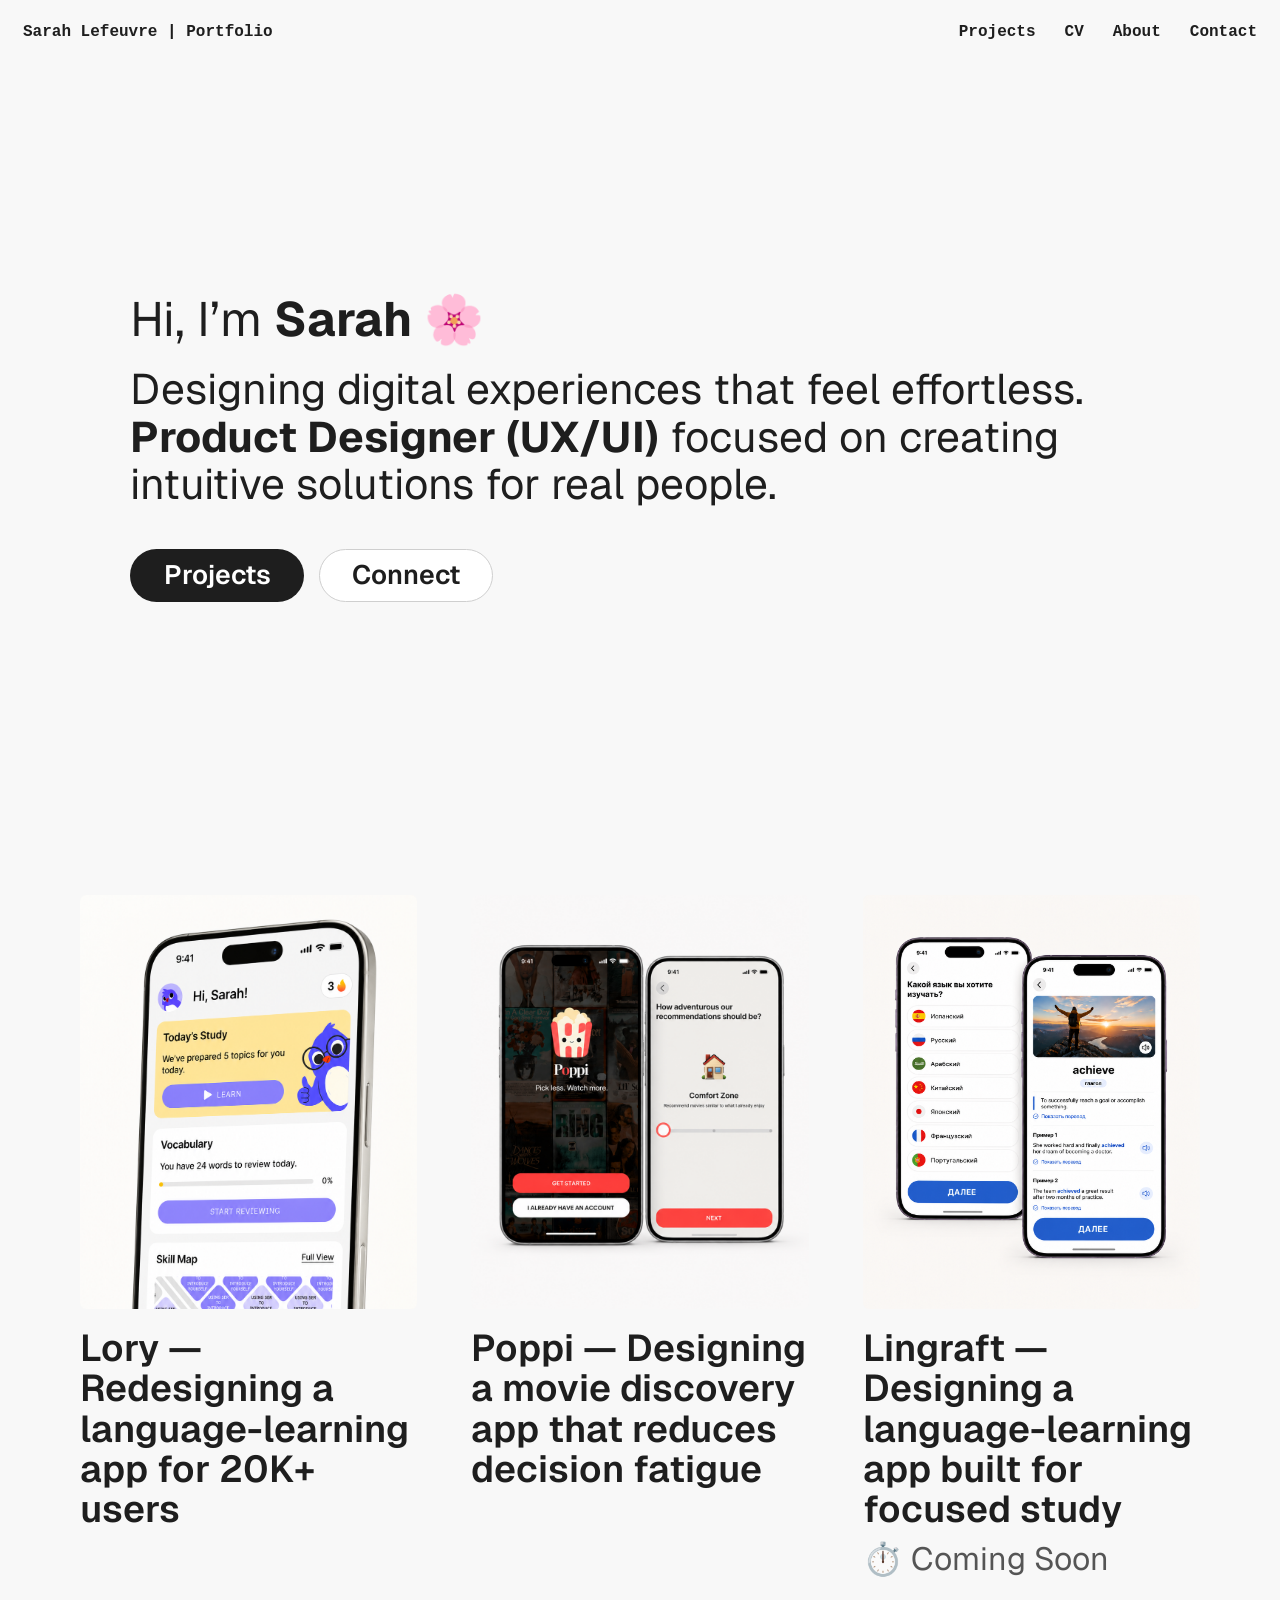
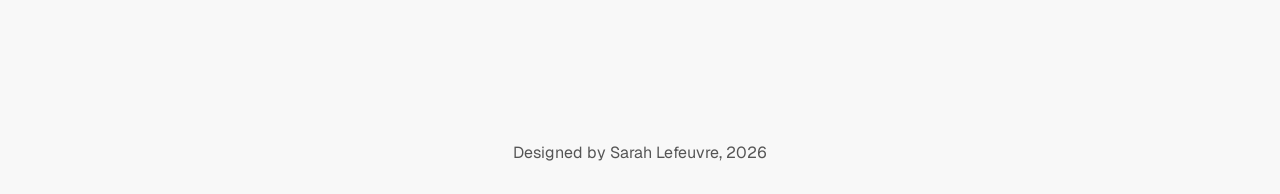
==== Portfolio/index.html @ f6c44a97 "Add favicon" ====
<!DOCTYPE html>
<html lang="en">
  <head>
    <meta charset="UTF-8" />
    <meta name="viewport" content="width=device-width, initial-scale=1.0" />
    <link rel="icon" type="image/png" href="assets/favicon.png">
    <title>Sarah Lefeuvre | Portfolio</title>
    <link rel="stylesheet" href="styles.css" />
  </head>
  <body>
    <header class="site-header" id="top">
      <a class="brand" href="index.html" aria-label="Sarah Lefeuvre portfolio home">
        Sarah Lefeuvre | Portfolio
      </a>

      <nav class="site-nav" aria-label="Main navigation">
        <a href="#projects">Projects</a>
        <a href="https://drive.google.com/file/d/1zGYjL9DgbPEQwy_YfjC55qT8Mnp_RG1S/view?usp=drive_link" target="_blank" rel="noopener noreferrer">CV</a>
        <a href="about.html">About</a>
        <a href="contact.html">Contact</a>
      </nav>
    </header>

    <main>
      <section class="hero" aria-labelledby="intro-title">
        <div class="hero-inner">
          <h1 id="intro-title">Hi, I’m <strong>Sarah</strong> <span class="spinning-emoji" aria-hidden="true">🌸</span></h1>
          <p>
            Designing digital experiences that feel effortless.
            <strong>Product Designer (UX/UI)</strong> focused on creating intuitive
            solutions for real people.
          </p>

          <div class="hero-actions" aria-label="Primary actions">
            <a class="button button-primary" href="#projects">Projects</a>
            <a class="button button-secondary" href="contact.html">Connect</a>
          </div>
        </div>
      </section>

      <section class="projects" id="projects" aria-labelledby="projects-title">
        <h2 id="projects-title" class="visually-hidden">Featured projects</h2>

        <article class="project-card">
          <a href="projects/lory.html" aria-label="View Lory project">
            <img class="project-image-lory" src="assets/lory-project.png" alt="Mobile screens from the Lory language-learning app" />
            <h3><strong>Lory</strong> — Redesigning a language-learning app for 20K+ users</h3>
          </a>
        </article>

        <article class="project-card">
          <a href="projects/poppi.html" aria-label="View Poppi project">
            <img src="assets/poppi-project.png" alt="Mobile screens from the Poppi movie discovery app" />
            <h3><strong>Poppi</strong> — Designing a movie discovery app that reduces decision fatigue</h3>
          </a>
        </article>

        <article class="project-card">
          <a href="projects/lingraft.html" aria-label="View Lingraft project">
            <img class="project-image-lingraft" src="assets/lingraft-project.png" alt="Mobile screens from the Lingraft language-learning app" />
            <h3><strong>Lingraft</strong> — Designing a language-learning app built for focused study</h3>
            <p class="project-status">⏱️ Coming Soon</p>
          </a>
        </article>
      </section>
    </main>

    <button class="back-to-top" type="button" aria-label="Back to top">
      <span aria-hidden="true"></span>
    </button>

    <footer class="site-footer">Designed by Sarah Lefeuvre, 2026</footer>

    <script src="script.js"></script>
  </body>
</html>
---- Portfolio/styles.css ----
@import url("https://fonts.googleapis.com/css2?family=Geist:wght@300;400;500;600;700&display=swap");

:root {
  --page-bg: #F8F8F8;
  --text: #1E1E1E;
  --muted-border: #cfcfcf;
  --soft-bg: #f8f7f6;
  --top-button: #000000;
  --max-width: 970px;
}

* {
  box-sizing: border-box;
}

html {
  scroll-behavior: smooth;
}

body {
  margin: 0;
  min-height: 100vh;
  background: var(--page-bg);
  color: var(--text);
  font-family: Geist, Arial, Helvetica, sans-serif;
  font-size: 16px;
  line-height: 1.2;
}

a {
  color: inherit;
  text-decoration: none;
}

.site-header {
  display: flex;
  align-items: center;
  justify-content: space-between;
  gap: 24px;
  padding: 23px 23px;
  font-family: "Courier New", Courier, monospace;
  font-weight: 700;
  font-size: 16px;
}

.brand {
  white-space: nowrap;
}

.site-nav {
  display: flex;
  align-items: center;
  gap: 29px;
}

.site-nav a {
  transition: color 160ms ease;
}

.site-nav a:hover,
.site-nav a:focus-visible {
  color: #555555;
}

.hero {
  display: flex;
  align-items: center;
  min-height: calc(100vh - 70px);
  padding: 0 24px;
}

.hero-inner {
  width: min(var(--max-width), calc(100% - 130px));
  margin-left: 106px;
  margin-right: auto;
  transform: translateY(-32px);
}

.hero h1 {
  margin: 0 0 21px;
  font-size: 36pt;
  font-weight: 400;
  letter-spacing: 0;
  line-height: 1.05;
}

.hero h1 strong {
  font-weight: 700;
}

.spinning-emoji {
  display: inline-block;
  transform-origin: center;
}

.spinning-emoji:hover {
  animation: emoji-spin 700ms ease-in-out;
}

.twitch-emoji {
  display: inline-block;
  transform-origin: bottom center;
}

.twitch-emoji:hover {
  animation: emoji-twitch 450ms ease-in-out;
}

.flip-emoji {
  display: inline-block;
  transform-origin: center;
}

.flip-emoji:hover {
  animation: emoji-flip 500ms ease-in-out;
}

@keyframes emoji-spin {
  from {
    transform: rotate(0deg);
  }

  to {
    transform: rotate(360deg);
  }
}

@keyframes emoji-flip {
  0%,
  100% {
    transform: scaleX(1);
  }

  50% {
    transform: scaleX(-1);
  }
}

@keyframes emoji-twitch {
  0%,
  100% {
    transform: rotate(0deg);
  }

  20% {
    transform: rotate(-8deg);
  }

  40% {
    transform: rotate(7deg);
  }

  60% {
    transform: rotate(-5deg);
  }

  80% {
    transform: rotate(4deg);
  }
}

.hero p {
  max-width: 970px;
  margin: 0;
  font-size: 32pt;
  font-weight: 400;
  line-height: 1.12;
  letter-spacing: 0;
}

.hero p strong {
  font-weight: 700;
}

.hero-actions {
  display: flex;
  flex-wrap: wrap;
  gap: 15px;
  margin-top: 40px;
}

.button {
  display: inline-flex;
  align-items: center;
  justify-content: center;
  width: 174px;
  min-height: 46px;
  padding: 12px 22px;
  border-radius: 999px;
  border: 1px solid transparent;
  font-size: 20pt;
  font-weight: 600;
  line-height: 1;
}

.button-primary {
  background: var(--text);
  color: #ffffff;
}

.button-primary:hover,
.button-primary:focus-visible {
  background: #555555;
  color: #ffffff;
}

.button-secondary {
  background: #ffffff;
  border-color: var(--muted-border);
}

.button-secondary:hover,
.button-secondary:focus-visible {
  border-color: var(--text);
  color: #555555;
}

.projects {
  width: min(1500px, calc(100% - 160px));
  margin: 0 auto 119px;
  display: grid;
  grid-template-columns: repeat(3, minmax(0, 1fr));
  column-gap: 54px;
}

.project-card a {
  display: block;
}

.project-card img,
.project-placeholder {
  display: block;
  width: 100%;
  aspect-ratio: 313 / 384;
  border-radius: 6px;
  background: var(--soft-bg);
}

.project-card img {
  object-fit: cover;
}

.project-image-lory {
  object-position: center top;
}

.project-card img.project-image-lingraft {
  padding: 0;
  object-fit: cover;
  object-position: center;
}

.project-placeholder {
  border: 1px solid #e4e4e4;
}

.project-card h3 {
  margin: 19px 0 0;
  font-size: 28pt;
  line-height: 1.08;
  letter-spacing: 0;
  font-weight: 600;
}

.project-card h3 strong {
  font-weight: 600;
}

.project-status {
  margin: 12px 0 0;
  color: #555555;
  font-size: 24pt;
  font-weight: 400;
  line-height: 1.08;
}

.project-card a:hover h3,
.project-card a:focus-visible h3,
.project-card a:hover .project-status,
.project-card a:focus-visible .project-status {
  color: #555555;
}

.project-card a {
  transition: color 160ms ease;
}

.contact-page {
  min-height: calc(100vh - 70px);
  padding: 91px 24px 96px;
}

.contact-section {
  width: min(970px, calc(100% - 130px));
  margin-left: 90px;
}

.contact-section h1,
.about-copy h1 {
  margin: 0 0 30px;
  font-size: 36pt;
  font-weight: 700;
  line-height: 1.05;
  letter-spacing: 0;
}

.contact-section p {
  max-width: 970px;
  margin: 0;
  color: #303030;
  font-size: 24pt;
  font-weight: 400;
  line-height: 1.15;
  letter-spacing: 0;
}

.contact-cards {
  margin-top: 48px;
}

.contact-group {
  margin-top: 48px;
}

.contact-cards .contact-group:first-child {
  margin-top: 0;
}

.contact-group h2 {
  margin: 0 0 14px;
  font-size: 20pt;
  font-weight: 700;
  line-height: 1.1;
}

.contact-group a {
  display: block;
  width: fit-content;
  margin-top: 12px;
  font-size: 16pt;
  font-weight: 400;
  line-height: 1.15;
  transition: background-color 160ms ease;
}

.contact-group a:hover,
.contact-group a:focus-visible {
  color: var(--text);
  background-color: #ffd6e7;
  text-decoration: none;
}

.about-page {
  padding: 91px 24px 120px;
}

.about-layout {
  display: grid;
  grid-template-columns: minmax(0, 390px) minmax(0, 350px) 434px;
  column-gap: 90px;
  row-gap: 46px;
  width: min(1354px, calc(100% - 180px));
  margin-left: 90px;
  margin-right: auto;
}

.about-copy {
  grid-column: 1 / 3;
}

.about-copy h2,
.about-card h2 {
  margin: 0 0 28px;
  font-size: 24pt;
  font-weight: 600;
  line-height: 1.1;
}

.location-pill {
  display: inline-flex;
  align-items: center;
  justify-content: center;
  margin: 0 0 40px;
  width: auto;
  height: 40px;
  padding: 0 16px;
  border: 1px solid var(--text);
  border-radius: 999px;
  background: #ffffff;
  font-size: 18pt;
  font-weight: 400;
  line-height: 1;
  white-space: nowrap;
}

.about-text p {
  margin: 0;
  font-size: 18pt;
  font-weight: 300;
  line-height: 1.13;
  letter-spacing: 0;
  text-align: justify;
}

.about-text p + p {
  margin-top: 24px;
}

.about-photo {
  grid-column: 3;
  align-self: end;
}

.about-photo img {
  display: block;
  width: 434px;
  height: 578px;
  object-fit: cover;
}

.about-card {
  display: flex;
  flex-direction: column;
  width: 100%;
  min-height: 214px;
  padding: 24px;
  border-radius: 12px;
  background: #ffffff;
}

.about-card-row {
  display: grid;
  grid-column: 1 / 4;
  grid-template-columns: repeat(3, minmax(0, 1fr));
  gap: 32px;
}

.about-card h2 {
  margin-bottom: 16px;
  font-size: 20pt;
  white-space: nowrap;
}

.about-card p {
  margin: 0;
  font-size: 16pt;
  font-weight: 300;
  line-height: 1.08;
  letter-spacing: 0;
  text-align: left;
}

.resume-page {
  min-height: calc(100vh - 70px);
  padding: 91px 24px 96px;
}

.resume-section {
  width: min(970px, calc(100% - 130px));
  margin-left: 90px;
}

.resume-section h1 {
  margin: 0 0 30px;
  font-size: 36pt;
  font-weight: 700;
  line-height: 1.05;
  letter-spacing: 0;
}

.resume-section p {
  margin: 0;
  color: #303030;
  font-size: 24pt;
  font-weight: 400;
  line-height: 1.15;
}

.case-page {
  width: min(746px, calc(100% - 96px));
  margin: 0 auto;
  padding: 27px 0 80px;
}

.coming-soon-page {
  min-height: calc(100vh - 170px);
}

.coming-soon-page p {
  margin: 58px 0 0;
  color: #303030;
  font-size: 28pt;
  font-weight: 600;
  line-height: 1.1;
}

.case-back {
  display: inline-flex;
  align-items: center;
  justify-content: center;
  gap: 12px;
  min-height: 28px;
  padding: 12px 16px;
  border-radius: 999px;
  background: var(--text);
  color: #ffffff;
  font-size: 14pt;
  font-weight: 500;
  line-height: 1;
  transition: background 160ms ease;
}

.case-back span {
  display: inline-block;
}

.case-back:hover,
.case-back:focus-visible {
  background: #555555;
  color: #ffffff;
}

.case-hero {
  margin-top: 58px;
}

.case-hero h1 {
  margin: 0;
  font-size: 25pt;
  font-weight: 700;
  line-height: 1.1;
  letter-spacing: 0;
}

.case-hero p {
  max-width: 100%;
  margin: 16px 0 0;
  color: #303030;
  font-size: 24pt;
  font-weight: 400;
  line-height: 1.08;
}

.case-placeholder {
  width: 100%;
  height: 296px;
  margin-top: 35px;
  background: #eaeaea;
}

.case-image {
  display: block;
  width: 100%;
  height: auto;
  margin-top: 35px;
  object-fit: contain;
  object-position: center;
}

.case-image-rounded {
  border-radius: 12px;
}

.case-image-rounded-small {
  border-radius: 6px;
}

.case-caption {
  margin: 10px 0 0;
  color: #555555;
  font-size: 14pt;
  font-weight: 400;
  line-height: 1.2;
  text-align: left;
}

.case-caption-process {
  margin-top: 16px;
}

.case-caption-medium {
  width: 100%;
  margin-top: 14px;
  margin-left: 0;
  font-size: 14pt;
  font-weight: 500;
  text-align: left;
}

.case-caption-small {
  font-size: 14pt;
}

.case-placeholder-hero {
  margin-top: 31px;
}

.case-tags {
  display: flex;
  flex-wrap: wrap;
  gap: 16px;
  padding: 0;
  margin: 22px 0 32px;
  list-style: none;
}

.case-tags li {
  display: inline-flex;
  align-items: center;
  min-height: 37px;
  padding: 7px 17px;
  background: #ffffff;
  border: 1px solid var(--text);
  border-radius: 999px;
  font-size: 16pt;
  font-weight: 400;
  line-height: 1;
  white-space: nowrap;
}

.case-section {
  display: grid;
  grid-template-columns: 140px minmax(0, 1fr);
  gap: 34px;
  margin-top: 38px;
}

.case-section h2 {
  margin: 0;
  font-size: 22pt;
  font-weight: 700;
  line-height: 1.1;
}

.case-copy p,
.case-copy li {
  margin: 0;
  font-size: 17pt;
  font-weight: 400;
  line-height: 1.32;
  text-align: justify;
}

.case-copy p + p,
.case-copy ul + p {
  margin-top: 24px;
}

.case-copy ul {
  margin: 0;
  padding-left: 0;
  list-style: none;
}

.case-copy li {
  position: relative;
  padding-left: 20px;
}

.case-copy li::before {
  content: "+";
  position: absolute;
  left: 0;
  font-weight: 700;
}

.case-spaced-list li + li {
  margin-top: 6px;
}

.case-copy .case-subheading {
  margin-bottom: 6px;
}

.case-copy strong {
  font-weight: 700;
}

.site-footer {
  padding: 48px 24px 32px;
  color: #555555;
  font-size: 12pt;
  font-weight: 400;
  line-height: 1.2;
  text-align: center;
}

.back-to-top {
  position: fixed;
  right: 21px;
  bottom: 21px;
  width: 64px;
  height: 64px;
  border: 0;
  border-radius: 50%;
  background: var(--top-button);
  cursor: pointer;
  opacity: 0;
  pointer-events: none;
  transition: opacity 160ms ease, transform 160ms ease;
}

.back-to-top.is-visible {
  opacity: 1;
  pointer-events: auto;
}

.back-to-top:hover,
.back-to-top:focus-visible {
  background: #555555;
  transform: translateY(-2px);
}

.back-to-top span {
  display: block;
  width: 15px;
  height: 15px;
  margin: 7px auto 0;
  border-top: 2px solid #ffffff;
  border-left: 2px solid #ffffff;
  transform: rotate(45deg);
}

.visually-hidden {
  position: absolute;
  width: 1px;
  height: 1px;
  padding: 0;
  margin: -1px;
  overflow: hidden;
  clip: rect(0, 0, 0, 0);
  white-space: nowrap;
  border: 0;
}

@media (max-width: 700px) {
  .site-header {
    align-items: center;
    flex-direction: row;
    gap: 24px;
    padding: 20px;
  }

  .site-nav {
    width: auto;
    justify-content: flex-end;
    gap: 16px;
  }

  .hero {
    padding-top: 72px;
  }

  .hero-inner {
    width: 100%;
    margin-left: 0;
    margin-right: 0;
    transform: none;
  }

  .contact-page {
    padding: 91px 20px 80px;
  }

  .contact-section {
    width: 100%;
    margin-left: 0;
  }

  .about-page {
    padding: 91px 20px 88px;
  }

  .about-layout {
    grid-template-columns: 1fr;
    gap: 56px;
    width: 100%;
    margin-left: 0;
  }

  .about-copy,
  .about-photo,
  .about-card-row {
    grid-column: auto;
  }

  .about-card-row {
    grid-template-columns: 1fr;
    gap: 24px;
  }

  .resume-page {
    padding: 91px 20px 80px;
  }

  .resume-section {
    width: 100%;
    margin-left: 0;
  }

  .case-page {
    width: calc(100% - 40px);
    padding-top: 32px;
  }

  .coming-soon-page {
    min-height: calc(100vh - 170px);
  }

  .case-section {
    grid-template-columns: 1fr;
    gap: 14px;
  }

  .case-placeholder {
    height: 220px;
  }

  .about-photo {
    padding-top: 0;
  }

  .about-photo img {
    width: min(434px, 100%);
    height: auto;
  }

  .projects {
    grid-template-columns: 1fr;
    gap: 42px;
    margin-top: 96px;
    margin-bottom: 88px;
  }

  .back-to-top {
    width: 54px;
    height: 54px;
  }
}

@media (max-width: 420px) {
  .site-header {
    font-size: 14px;
  }

  .brand {
    white-space: normal;
  }

  .hero,
  .projects {
    width: auto;
  }

  .hero {
    padding-left: 20px;
    padding-right: 20px;
  }

  .projects {
    width: calc(100% - 40px);
  }

  .hero-actions {
    gap: 10px;
  }

  .button {
    width: 174px;
  }
}
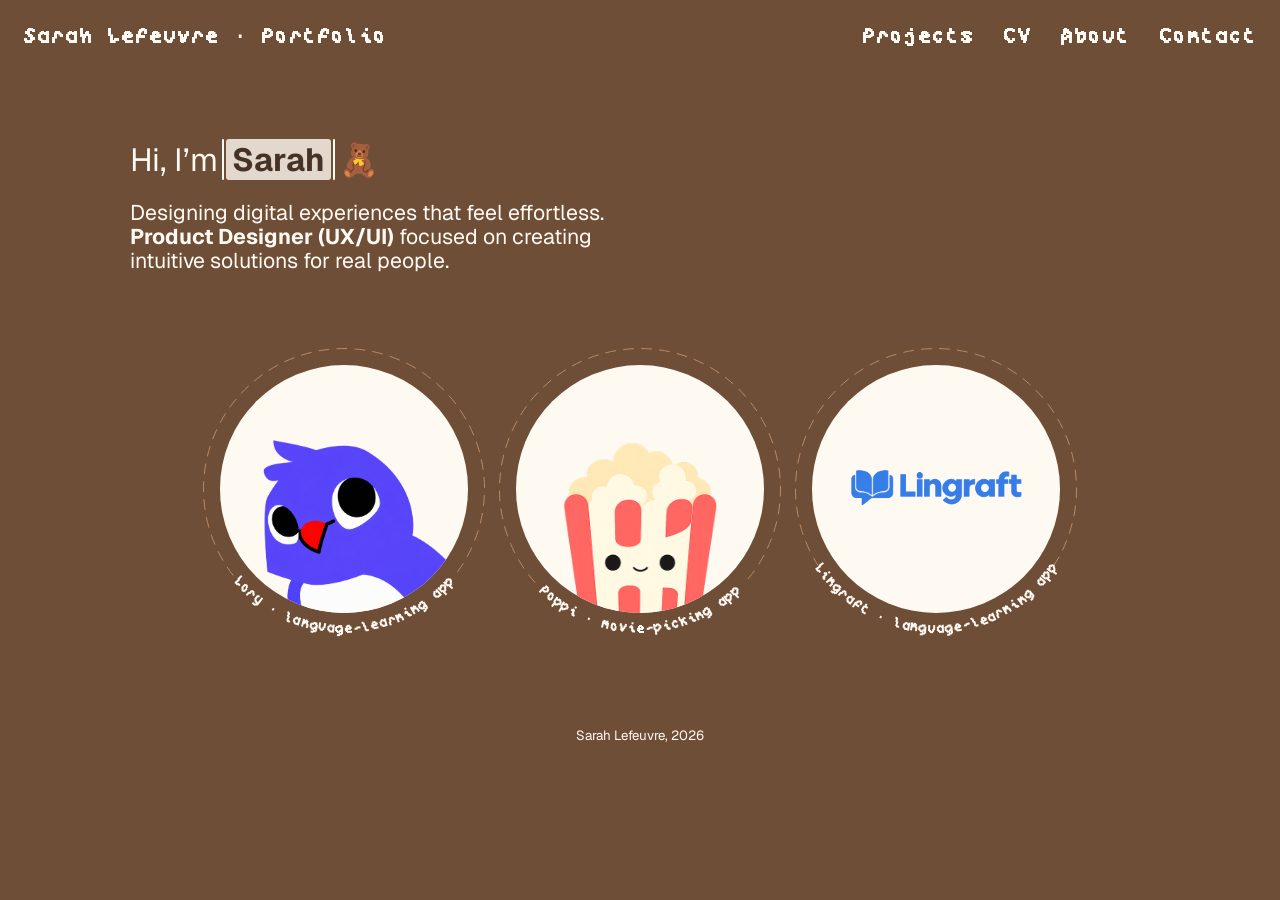
==== commit 5fea8eec: "Save circular portfolio homepage design" ====
--- a/Portfolio/index.html
+++ b/Portfolio/index.html
@@ -7,10 +7,10 @@
     <title>Sarah Lefeuvre | Portfolio</title>
     <link rel="stylesheet" href="styles.css" />
   </head>
-  <body>
+  <body class="home-page">
     <header class="site-header" id="top">
       <a class="brand" href="index.html" aria-label="Sarah Lefeuvre portfolio home">
-        Sarah Lefeuvre | Portfolio
+        Sarah Lefeuvre · Portfolio
       </a>
 
       <nav class="site-nav" aria-label="Main navigation">
@@ -24,43 +24,53 @@
     <main>
       <section class="hero" aria-labelledby="intro-title">
         <div class="hero-inner">
-          <h1 id="intro-title">Hi, I’m <strong>Sarah</strong> <span class="spinning-emoji" aria-hidden="true">🌸</span></h1>
+          <h1 id="intro-title">Hi, I’m <strong>Sarah</strong> <span class="teddy-wave-emoji" aria-hidden="true">🧸</span></h1>
           <p>
             Designing digital experiences that feel effortless.
             <strong>Product Designer (UX/UI)</strong> focused on creating intuitive
             solutions for real people.
           </p>
 
-          <div class="hero-actions" aria-label="Primary actions">
-            <a class="button button-primary" href="#projects">Projects</a>
-            <a class="button button-secondary" href="contact.html">Connect</a>
-          </div>
         </div>
       </section>
 
       <section class="projects" id="projects" aria-labelledby="projects-title">
         <h2 id="projects-title" class="visually-hidden">Featured projects</h2>
 
-        <article class="project-card">
+        <article class="project-card project-card-character project-card-bird">
           <a href="projects/lory.html" aria-label="View Lory project">
-            <img class="project-image-lory" src="assets/lory-project.png" alt="Mobile screens from the Lory language-learning app" />
-            <h3><strong>Lory</strong> — Redesigning a language-learning app for 20K+ users</h3>
+            <img class="bubble-character bubble-character-bird" src="assets/lory-bird.png" alt="Friendly purple bird character" />
+            <p class="bubble-hover-copy">Lory: redesigning an iOS language-learning app used by 20K+ learners</p>
           </a>
+          <svg class="circle-label" viewBox="0 0 280 300" aria-hidden="true">
+            <path class="bubble-outline" d="M 29 210.2 A 140.5 140.5 0 1 1 251 210.2" />
+            <path id="lory-label-curve" d="M 9 185 A 145 145 0 0 0 271 185" />
+            <text><textPath href="#lory-label-curve" startOffset="50%">Lory · language-learning app</textPath></text>
+          </svg>
         </article>
 
-        <article class="project-card">
+        <article class="project-card project-card-character project-card-poppi">
           <a href="projects/poppi.html" aria-label="View Poppi project">
-            <img src="assets/poppi-project.png" alt="Mobile screens from the Poppi movie discovery app" />
-            <h3><strong>Poppi</strong> — Designing a movie discovery app that reduces decision fatigue</h3>
+            <img class="bubble-character bubble-character-poppi" src="assets/poppi-bucket.png" alt="Smiling popcorn bucket character" />
+            <p class="bubble-hover-copy">Poppi: reducing decision fatigue in movie discovery</p>
           </a>
+          <svg class="circle-label" viewBox="0 0 280 300" aria-hidden="true">
+            <path class="bubble-outline" d="M 34.9 217.3 A 140.5 140.5 0 1 1 245.1 217.3" />
+            <path id="poppi-label-curve" d="M 9 185 A 145 145 0 0 0 271 185" />
+            <text><textPath href="#poppi-label-curve" startOffset="50%">Poppi · movie-picking app</textPath></text>
+          </svg>
         </article>
 
-        <article class="project-card">
+        <article class="project-card project-card-logo">
           <a href="projects/lingraft.html" aria-label="View Lingraft project">
-            <img class="project-image-lingraft" src="assets/lingraft-project.png" alt="Mobile screens from the Lingraft language-learning app" />
-            <h3><strong>Lingraft</strong> — Designing a language-learning app built for focused study</h3>
-            <p class="project-status">⏱️ Coming Soon</p>
+            <img class="bubble-logo" src="assets/lingraft-logo.png" alt="Lingraft logo" />
+            <p class="bubble-hover-copy">Lingraft: building an all-in-one language-learning tool that helps users stay focused</p>
           </a>
+          <svg class="circle-label" viewBox="0 0 280 300" aria-hidden="true">
+            <path class="bubble-outline" d="M 22.8 201.5 A 140.5 140.5 0 1 1 257.2 201.5" />
+            <path id="lingraft-label-curve" d="M 9 185 A 145 145 0 0 0 271 185" />
+            <text><textPath href="#lingraft-label-curve" startOffset="50%">Lingraft · language-learning app</textPath></text>
+          </svg>
         </article>
       </section>
     </main>
@@ -69,8 +79,8 @@
       <span aria-hidden="true"></span>
     </button>
 
-    <footer class="site-footer">Designed by Sarah Lefeuvre, 2026</footer>
+    <footer class="site-footer">Sarah Lefeuvre, 2026</footer>
 
-    <script src="script.js"></script>
+    <script src="script.js?v=3"></script>
   </body>
 </html>
--- a/Portfolio/styles.css
+++ b/Portfolio/styles.css
@@ -1,4 +1,12 @@
 @import url("https://fonts.googleapis.com/css2?family=Geist:wght@300;400;500;600;700&display=swap");
+
+@font-face {
+  font-family: "Boiled Pasta";
+  src: url("assets/fonts/boiled-pasta.ttf") format("truetype");
+  font-style: normal;
+  font-weight: 400;
+  font-display: swap;
+}
 
 :root {
   --page-bg: #F8F8F8;
@@ -27,6 +35,17 @@
   line-height: 1.2;
 }
 
+.home-page {
+  background: #6F4E37;
+  color: #FFFAF3;
+}
+
+.home-page .site-nav a:hover,
+.home-page .site-nav a:focus-visible,
+.home-page .site-footer {
+  color: #FFFAF3;
+}
+
 a {
   color: inherit;
   text-decoration: none;
@@ -38,9 +57,9 @@
   justify-content: space-between;
   gap: 24px;
   padding: 23px 23px;
-  font-family: "Courier New", Courier, monospace;
-  font-weight: 700;
-  font-size: 16px;
+  font-family: "Boiled Pasta", "Courier New", Courier, monospace;
+  font-weight: 400;
+  font-size: 18pt;
 }
 
 .brand {
@@ -53,8 +72,14 @@
   gap: 29px;
 }
 
-.site-nav a {
-  transition: color 160ms ease;
+.site-header a {
+  transition: color 160ms ease, opacity 160ms ease, transform 160ms ease;
+}
+
+.site-header a:hover,
+.site-header a:focus-visible {
+  opacity: 0.72;
+  transform: translateY(-1px);
 }
 
 .site-nav a:hover,
@@ -65,36 +90,62 @@
 .hero {
   display: flex;
   align-items: center;
-  min-height: calc(100vh - 70px);
-  padding: 0 24px;
+  min-height: auto;
+  padding: 64px 24px 40px;
 }
 
 .hero-inner {
   width: min(var(--max-width), calc(100% - 130px));
   margin-left: 106px;
   margin-right: auto;
-  transform: translateY(-32px);
 }
 
 .hero h1 {
   margin: 0 0 21px;
-  font-size: 36pt;
+  font-size: 24pt;
   font-weight: 400;
   letter-spacing: 0;
   line-height: 1.05;
 }
 
 .hero h1 strong {
+  position: relative;
+  display: inline-block;
+  padding: 4px 6px;
+  border-radius: 3px;
+  background: rgba(255, 250, 243, 0.8);
+  color: #473325;
   font-weight: 700;
 }
 
-.spinning-emoji {
+.hero h1 strong::before,
+.hero h1 strong::after {
+  content: "";
+  position: absolute;
+  top: 0;
+  bottom: 0;
+  width: 2px;
+  border-radius: 999px;
+  background: #FFFAF3;
+}
+
+.hero h1 strong::before {
+  left: -4.25px;
+  box-shadow: 0 0 0 2px #FFFAF3, 0 100% 0 2px #FFFAF3;
+}
+
+.hero h1 strong::after {
+  right: -4.25px;
+  box-shadow: 0 0 0 2px #FFFAF3, 0 100% 0 2px #FFFAF3;
+}
+
+.teddy-wave-emoji {
   display: inline-block;
-  transform-origin: center;
-}
-
-.spinning-emoji:hover {
-  animation: emoji-spin 700ms ease-in-out;
+  transform-origin: 72% 78%;
+}
+
+.teddy-wave-emoji:hover {
+  animation: teddy-wave 650ms ease-in-out;
 }
 
 .twitch-emoji {
@@ -115,13 +166,22 @@
   animation: emoji-flip 500ms ease-in-out;
 }
 
-@keyframes emoji-spin {
-  from {
-    transform: rotate(0deg);
-  }
-
-  to {
-    transform: rotate(360deg);
+@keyframes teddy-wave {
+  0%,
+  100% {
+    transform: translateY(0) rotate(0deg);
+  }
+
+  25% {
+    transform: translateY(-2px) rotate(-10deg);
+  }
+
+  50% {
+    transform: translateY(-4px) rotate(8deg);
+  }
+
+  75% {
+    transform: translateY(-2px) rotate(-6deg);
   }
 }
 
@@ -160,9 +220,9 @@
 }
 
 .hero p {
-  max-width: 970px;
+  max-width: 520px;
   margin: 0;
-  font-size: 32pt;
+  font-size: 16pt;
   font-weight: 400;
   line-height: 1.12;
   letter-spacing: 0;
@@ -176,7 +236,7 @@
   display: flex;
   flex-wrap: wrap;
   gap: 15px;
-  margin-top: 40px;
+  margin-top: 24px;
 }
 
 .button {
@@ -216,15 +276,189 @@
 }
 
 .projects {
-  width: min(1500px, calc(100% - 160px));
+  width: min(840px, calc(100% - 160px));
   margin: 0 auto 119px;
   display: grid;
-  grid-template-columns: repeat(3, minmax(0, 1fr));
-  column-gap: 54px;
+  grid-template-columns: repeat(3, 248px);
+  column-gap: 48px;
+  row-gap: 64px;
+  justify-content: center;
+  justify-items: center;
+  transform: translateY(52px);
+}
+
+.project-card {
+  position: relative;
+  display: flex;
+  align-items: center;
+  justify-content: center;
+  width: 248px;
+  height: 248px;
+  padding: 28px;
+  border: 0;
+  border-radius: 50%;
+}
+
+.circle-label {
+  position: absolute;
+  top: 0;
+  left: 50%;
+  width: 280px;
+  height: 300px;
+  overflow: visible;
+  pointer-events: none;
+  transform: translateX(-50%);
+  transform-box: view-box;
+  transform-origin: 50% 124px;
+}
+
+.project-card:hover .circle-label,
+.project-card:focus-within .circle-label {
+  animation: bubble-ring-turn 10s linear infinite;
+}
+
+@keyframes bubble-ring-turn {
+  from {
+    transform: translateX(-50%) rotate(0deg);
+  }
+
+  to {
+    transform: translateX(-50%) rotate(360deg);
+  }
+}
+
+.circle-label path {
+  fill: none;
+  stroke: none;
+}
+
+.circle-label .bubble-outline {
+  stroke: #B98A63;
+  stroke-width: 1px;
+  stroke-dasharray: 10 8;
+  stroke-linecap: round;
+  vector-effect: non-scaling-stroke;
+}
+
+.circle-label text {
+  fill: #FFFAF3;
+  font-family: "Boiled Pasta", "Courier New", Courier, monospace;
+  font-size: 12pt;
+  font-weight: 400;
+  letter-spacing: 0;
+  text-anchor: middle;
+}
+
+.home-page .project-card {
+  background: #FFFAF1;
+  color: #473325;
+}
+
+.home-page .project-status {
+  color: #6F4E37;
+}
+
+.home-page .project-card a:hover h3,
+.home-page .project-card a:focus-visible h3,
+.home-page .project-card a:hover .project-status,
+.home-page .project-card a:focus-visible .project-status {
+  color: #8A6246;
 }
 
 .project-card a {
-  display: block;
+  display: flex;
+  flex-direction: column;
+  align-items: center;
+  justify-content: center;
+  width: 100%;
+  height: 100%;
+  border-radius: 50%;
+  overflow: hidden;
+  text-align: center;
+}
+
+.project-card-character a {
+  position: absolute;
+  inset: 0;
+}
+
+.project-card-logo a {
+  position: absolute;
+  inset: 0;
+}
+
+.project-card .bubble-character {
+  width: 100%;
+  height: auto;
+  max-width: none;
+  margin-top: auto;
+  margin-bottom: -22px;
+  aspect-ratio: auto;
+  border-radius: 0;
+  background: transparent;
+  object-fit: contain;
+  transition: opacity 220ms ease;
+}
+
+.project-card .bubble-character-poppi {
+  width: 155%;
+  margin-bottom: -50px;
+}
+
+.project-card .bubble-character-bird {
+  width: 88%;
+}
+
+.project-card .bubble-logo {
+  width: 76%;
+  height: auto;
+  aspect-ratio: auto;
+  border-radius: 0;
+  background: transparent;
+  object-fit: contain;
+}
+
+.bubble-hover-copy {
+  position: absolute;
+  inset: 0;
+  display: grid;
+  place-items: center;
+  margin: 0;
+  padding: 32px;
+  background: #FFFAF1;
+  color: #473325;
+  font-size: 16pt;
+  font-weight: 500;
+  line-height: 1.12;
+  opacity: 0;
+  text-align: center;
+  transition: opacity 220ms ease;
+}
+
+.project-card-logo .bubble-hover-copy {
+  display: flex;
+  align-items: center;
+  justify-content: center;
+  text-align: center;
+  transform: translateY(4px);
+}
+
+.project-card-character a:hover .bubble-character,
+.project-card-character a:focus-visible .bubble-character,
+.project-card-logo a:hover .bubble-logo,
+.project-card-logo a:focus-visible .bubble-logo {
+  opacity: 0;
+}
+
+.project-card-character a:hover .bubble-hover-copy,
+.project-card-character a:focus-visible .bubble-hover-copy,
+.project-card-logo a:hover .bubble-hover-copy,
+.project-card-logo a:focus-visible .bubble-hover-copy {
+  opacity: 1;
+}
+
+.project-card .bubble-logo {
+  transition: opacity 220ms ease;
 }
 
 .project-card img,
@@ -255,8 +489,8 @@
 }
 
 .project-card h3 {
-  margin: 19px 0 0;
-  font-size: 28pt;
+  margin: 0;
+  font-size: 16pt;
   line-height: 1.08;
   letter-spacing: 0;
   font-weight: 600;
@@ -269,9 +503,9 @@
 .project-status {
   margin: 12px 0 0;
   color: #555555;
-  font-size: 24pt;
-  font-weight: 400;
-  line-height: 1.08;
+  font-size: 14pt;
+  font-weight: 500;
+  line-height: 1.15;
 }
 
 .project-card a:hover h3,
@@ -679,7 +913,7 @@
 .site-footer {
   padding: 48px 24px 32px;
   color: #555555;
-  font-size: 12pt;
+  font-size: 10pt;
   font-weight: 400;
   line-height: 1.2;
   text-align: center;
@@ -733,22 +967,34 @@
   border: 0;
 }
 
+@media (max-width: 900px) {
+  .projects {
+    width: min(544px, calc(100% - 48px));
+    grid-template-columns: repeat(2, minmax(0, 248px));
+    transform: translateY(40px);
+  }
+
+  .project-card:last-of-type {
+    grid-column: 1 / -1;
+  }
+}
+
 @media (max-width: 700px) {
   .site-header {
-    align-items: center;
-    flex-direction: row;
-    gap: 24px;
+    align-items: flex-start;
+    flex-direction: column;
+    gap: 18px;
     padding: 20px;
   }
 
   .site-nav {
-    width: auto;
-    justify-content: flex-end;
-    gap: 16px;
+    width: 100%;
+    justify-content: space-between;
+    gap: 12px;
   }
 
   .hero {
-    padding-top: 72px;
+    padding: 52px 20px 28px;
   }
 
   .hero-inner {
@@ -827,9 +1073,15 @@
 
   .projects {
     grid-template-columns: 1fr;
-    gap: 42px;
-    margin-top: 96px;
+    column-gap: 24px;
+    row-gap: 64px;
+    margin-top: 32px;
     margin-bottom: 88px;
+    transform: translateY(26px);
+  }
+
+  .project-card:last-of-type {
+    grid-column: auto;
   }
 
   .back-to-top {
@@ -840,11 +1092,15 @@
 
 @media (max-width: 420px) {
   .site-header {
-    font-size: 14px;
+    font-size: 18pt;
   }
 
   .brand {
     white-space: normal;
+  }
+
+  .site-nav {
+    flex-wrap: wrap;
   }
 
   .hero,
@@ -869,3 +1125,10 @@
     width: 174px;
   }
 }
+
+@media (prefers-reduced-motion: reduce) {
+  .project-card:hover .circle-label,
+  .project-card:focus-within .circle-label {
+    animation: none;
+  }
+}
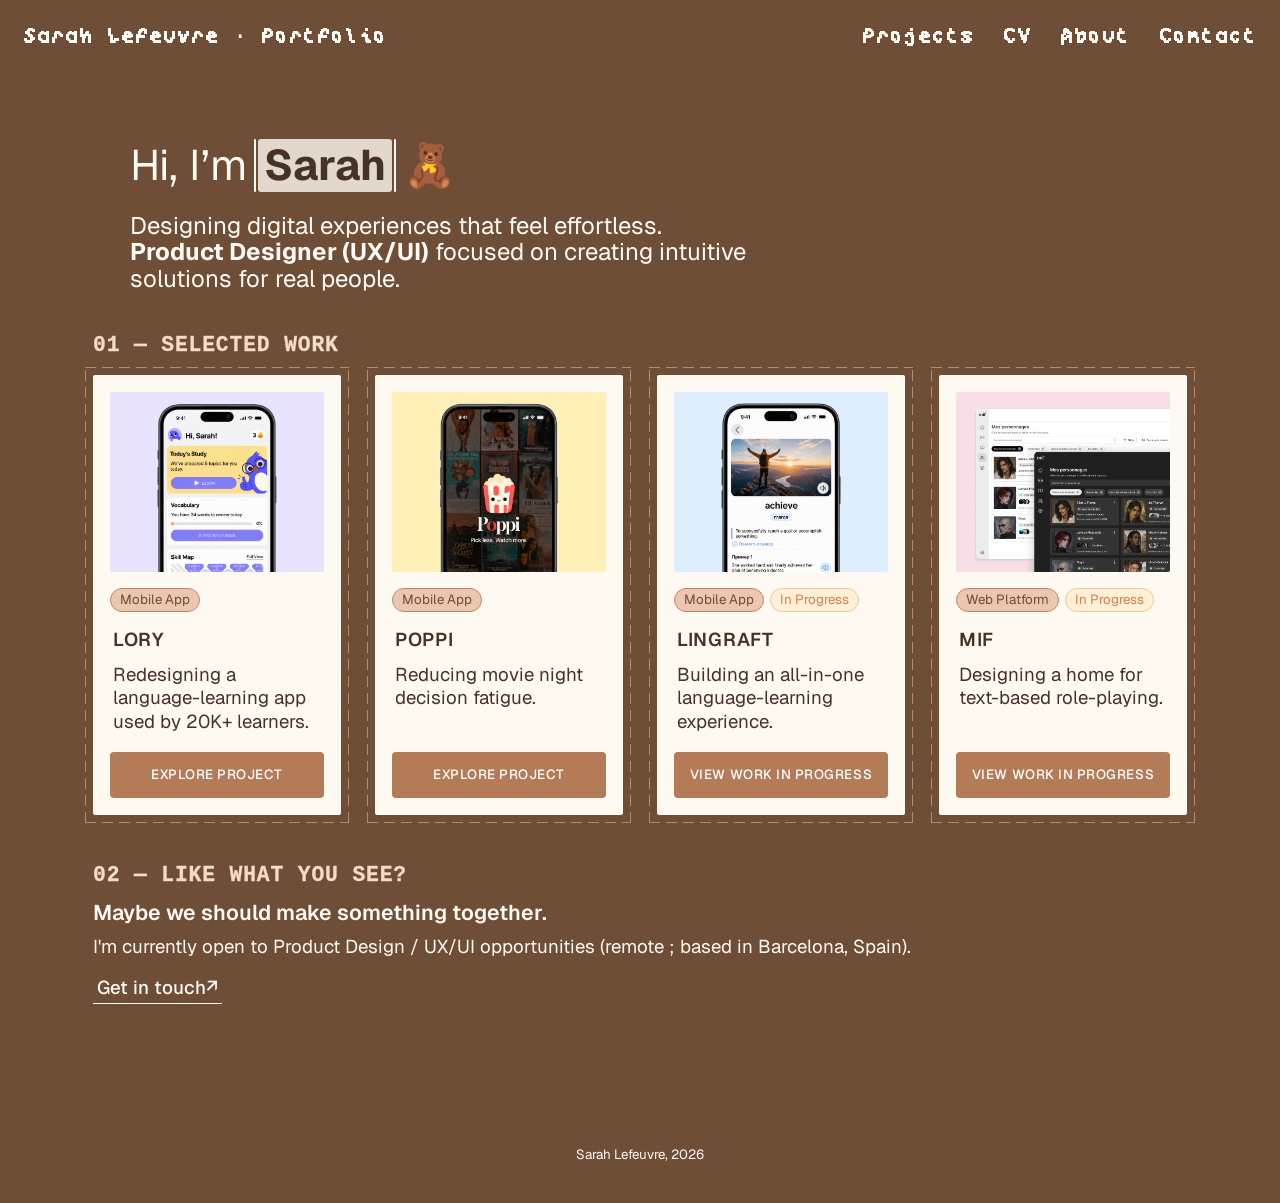
==== commit d5c38f35: "Refresh portfolio design and case studies" ====
--- a/Portfolio/index.html
+++ b/Portfolio/index.html
@@ -5,7 +5,8 @@
     <meta name="viewport" content="width=device-width, initial-scale=1.0" />
     <link rel="icon" type="image/png" href="assets/favicon.png">
     <title>Sarah Lefeuvre | Portfolio</title>
-    <link rel="stylesheet" href="styles.css" />
+    <link rel="stylesheet" media="screen" href="https://fontlibrary.org//face/pixel-operator" />
+    <link rel="stylesheet" href="styles.css?v=117" />
   </head>
   <body class="home-page">
     <header class="site-header" id="top">
@@ -30,49 +31,77 @@
             <strong>Product Designer (UX/UI)</strong> focused on creating intuitive
             solutions for real people.
           </p>
-
         </div>
       </section>
 
-      <section class="projects" id="projects" aria-labelledby="projects-title">
+      <p class="selected-work-label">01 — Selected work</p>
+      <section class="projects card-layout" id="projects" aria-labelledby="projects-title">
         <h2 id="projects-title" class="visually-hidden">Featured projects</h2>
 
-        <article class="project-card project-card-character project-card-bird">
-          <a href="projects/lory.html" aria-label="View Lory project">
-            <img class="bubble-character bubble-character-bird" src="assets/lory-bird.png" alt="Friendly purple bird character" />
-            <p class="bubble-hover-copy">Lory: redesigning an iOS language-learning app used by 20K+ learners</p>
+        <article class="project-card">
+          <a class="card-image-link card-image-link-lory" href="projects/lory.html?v=20260921" aria-label="View the Lory project image">
+            <img class="card-preview card-preview-lory" src="assets/lory-phone.png" alt="Lory language-learning app home screen" />
           </a>
-          <svg class="circle-label" viewBox="0 0 280 300" aria-hidden="true">
-            <path class="bubble-outline" d="M 29 210.2 A 140.5 140.5 0 1 1 251 210.2" />
-            <path id="lory-label-curve" d="M 9 185 A 145 145 0 0 0 271 185" />
-            <text><textPath href="#lory-label-curve" startOffset="50%">Lory · language-learning app</textPath></text>
-          </svg>
+          <div class="card-tags" aria-label="Project categories">
+            <span>Mobile App</span>
+          </div>
+          <a class="card-title-link" href="projects/lory.html?v=20260921">
+            <h3>Lory</h3>
+          </a>
+          <p class="card-description">Redesigning a language-learning app used by 20K+ learners.</p>
+          <a class="card-cta" href="projects/lory.html?v=20260921">Explore project</a>
         </article>
 
-        <article class="project-card project-card-character project-card-poppi">
-          <a href="projects/poppi.html" aria-label="View Poppi project">
-            <img class="bubble-character bubble-character-poppi" src="assets/poppi-bucket.png" alt="Smiling popcorn bucket character" />
-            <p class="bubble-hover-copy">Poppi: reducing decision fatigue in movie discovery</p>
+        <article class="project-card">
+          <a class="card-image-link card-image-link-poppi" href="projects/poppi.html" aria-label="View the Poppi project image">
+            <img class="card-preview card-preview-poppi" src="assets/poppi-phone.png" alt="Poppi movie-picking app welcome screen" />
           </a>
-          <svg class="circle-label" viewBox="0 0 280 300" aria-hidden="true">
-            <path class="bubble-outline" d="M 34.9 217.3 A 140.5 140.5 0 1 1 245.1 217.3" />
-            <path id="poppi-label-curve" d="M 9 185 A 145 145 0 0 0 271 185" />
-            <text><textPath href="#poppi-label-curve" startOffset="50%">Poppi · movie-picking app</textPath></text>
-          </svg>
+          <div class="card-tags" aria-label="Project categories">
+            <span>Mobile App</span>
+          </div>
+          <a class="card-title-link" href="projects/poppi.html">
+            <h3>Poppi</h3>
+          </a>
+          <p class="card-description">Reducing movie night decision fatigue.</p>
+          <a class="card-cta" href="projects/poppi.html">Explore project</a>
         </article>
 
-        <article class="project-card project-card-logo">
-          <a href="projects/lingraft.html" aria-label="View Lingraft project">
-            <img class="bubble-logo" src="assets/lingraft-logo.png" alt="Lingraft logo" />
-            <p class="bubble-hover-copy">Lingraft: building an all-in-one language-learning tool that helps users stay focused</p>
+        <article class="project-card">
+          <a class="card-image-link card-image-link-lingraft" href="projects/lingraft.html" aria-label="View the Lingraft project image">
+            <img class="card-preview card-preview-lingraft" src="assets/lingraft-word-screen.png" alt="Lingraft vocabulary word screen" />
           </a>
-          <svg class="circle-label" viewBox="0 0 280 300" aria-hidden="true">
-            <path class="bubble-outline" d="M 22.8 201.5 A 140.5 140.5 0 1 1 257.2 201.5" />
-            <path id="lingraft-label-curve" d="M 9 185 A 145 145 0 0 0 271 185" />
-            <text><textPath href="#lingraft-label-curve" startOffset="50%">Lingraft · language-learning app</textPath></text>
-          </svg>
+          <div class="card-tags" aria-label="Project categories">
+            <span>Mobile App</span>
+            <span class="card-tag-status">In Progress</span>
+          </div>
+          <a class="card-title-link" href="projects/lingraft.html">
+            <h3>Lingraft</h3>
+          </a>
+          <p class="card-description">Building an all-in-one language-learning experience.</p>
+          <a class="card-cta" href="projects/lingraft.html">View work in progress</a>
+        </article>
+
+        <article class="project-card" id="mif-card">
+          <a class="card-image-link card-image-link-mif" href="projects/mif.html" aria-label="View the mif project image">
+            <img class="card-preview card-preview-mif" src="assets/mif-mockup.png" alt="mif character-management platform interface" />
+          </a>
+          <div class="card-tags" aria-label="Project categories">
+            <span>Web Platform</span>
+            <span class="card-tag-status">In Progress</span>
+          </div>
+          <a class="card-title-link" href="projects/mif.html">
+            <h3>mif</h3>
+          </a>
+          <p class="card-description">Designing a home for text-based role-playing.</p>
+          <a class="card-cta" href="projects/mif.html">View work in progress</a>
         </article>
       </section>
+      <p class="selected-work-label next-section-label">02 — Like what you see?</p>
+      <div class="home-contact-copy">
+        <p>Maybe we should make something together.</p>
+        <p>I'm currently open to Product Design / UX/UI opportunities (remote ; based in Barcelona, Spain).</p>
+        <a class="home-contact-cta" href="contact.html"><span>Get in touch</span> ↗</a>
+      </div>
     </main>
 
     <button class="back-to-top" type="button" aria-label="Back to top">
@@ -81,6 +110,6 @@
 
     <footer class="site-footer">Sarah Lefeuvre, 2026</footer>
 
-    <script src="script.js?v=3"></script>
+    <script src="script.js?v=5"></script>
   </body>
 </html>
--- a/Portfolio/styles.css
+++ b/Portfolio/styles.css
@@ -38,6 +38,25 @@
 .home-page {
   background: #6F4E37;
   color: #FFFAF3;
+}
+
+.about-page-body {
+  background: #6F4E37;
+  color: #FFFAF3;
+}
+
+.contact-page-body {
+  background: #6F4E37;
+  color: #FFFAF3;
+}
+
+.project-page-body {
+  background: #6F4E37;
+  color: #FFFAF3;
+}
+
+.about-page-body .about-card {
+  color: #473325;
 }
 
 .home-page .site-nav a:hover,
@@ -73,18 +92,33 @@
 }
 
 .site-header a {
-  transition: color 160ms ease, opacity 160ms ease, transform 160ms ease;
-}
-
-.site-header a:hover,
-.site-header a:focus-visible {
-  opacity: 0.72;
-  transform: translateY(-1px);
+  transition: none;
+}
+
+.header-letter {
+  display: inline-block;
+}
+
+.site-header a:hover .header-letter,
+.site-header a:focus-visible .header-letter {
+  animation: header-letter-wave 520ms ease-in-out both;
+  animation-delay: calc(var(--letter-index) * 24ms);
+}
+
+@keyframes header-letter-wave {
+  0%,
+  100% {
+    transform: translateY(0);
+  }
+
+  45% {
+    transform: translateY(-2px);
+  }
 }
 
 .site-nav a:hover,
 .site-nav a:focus-visible {
-  color: #555555;
+  color: inherit;
 }
 
 .hero {
@@ -102,13 +136,14 @@
 
 .hero h1 {
   margin: 0 0 21px;
-  font-size: 24pt;
+  font-size: 32pt;
   font-weight: 400;
   letter-spacing: 0;
   line-height: 1.05;
 }
 
-.hero h1 strong {
+.hero h1 strong,
+.sarah-highlight {
   position: relative;
   display: inline-block;
   padding: 4px 6px;
@@ -119,7 +154,9 @@
 }
 
 .hero h1 strong::before,
-.hero h1 strong::after {
+.hero h1 strong::after,
+.sarah-highlight::before,
+.sarah-highlight::after {
   content: "";
   position: absolute;
   top: 0;
@@ -129,12 +166,14 @@
   background: #FFFAF3;
 }
 
-.hero h1 strong::before {
+.hero h1 strong::before,
+.sarah-highlight::before {
   left: -4.25px;
   box-shadow: 0 0 0 2px #FFFAF3, 0 100% 0 2px #FFFAF3;
 }
 
-.hero h1 strong::after {
+.hero h1 strong::after,
+.sarah-highlight::after {
   right: -4.25px;
   box-shadow: 0 0 0 2px #FFFAF3, 0 100% 0 2px #FFFAF3;
 }
@@ -155,6 +194,15 @@
 
 .twitch-emoji:hover {
   animation: emoji-twitch 450ms ease-in-out;
+}
+
+.croissant-emoji {
+  display: inline-block;
+  transform-origin: center;
+}
+
+.croissant-emoji:hover {
+  animation: croissant-rotate 700ms ease-in-out;
 }
 
 .flip-emoji {
@@ -219,10 +267,16 @@
   }
 }
 
+@keyframes croissant-rotate {
+  to {
+    transform: rotate(360deg);
+  }
+}
+
 .hero p {
-  max-width: 520px;
+  max-width: 620px;
   margin: 0;
-  font-size: 16pt;
+  font-size: 18pt;
   font-weight: 400;
   line-height: 1.12;
   letter-spacing: 0;
@@ -230,6 +284,19 @@
 
 .hero p strong {
   font-weight: 700;
+}
+
+.home-page .selected-work-label {
+  width: min(1094px, calc(100% - 64px));
+  margin: 0 auto 16px;
+  color: #F3DDC8;
+  font-family: "PixelOperatorRegular", "Pixel Operator", monospace;
+  font-size: 16pt;
+  font-weight: 700;
+  -webkit-text-stroke: 0.3px currentColor;
+  line-height: 1.2;
+  letter-spacing: 0.04em;
+  text-transform: uppercase;
 }
 
 .hero-actions {
@@ -520,72 +587,116 @@
 }
 
 .contact-page {
-  min-height: calc(100vh - 70px);
-  padding: 91px 24px 96px;
+  min-height: calc(100vh - 150px);
+  padding: 52px 24px 120px;
 }
 
 .contact-section {
-  width: min(970px, calc(100% - 130px));
+  width: min(1354px, calc(100% - 180px));
   margin-left: 90px;
+  margin-right: auto;
 }
 
 .contact-section h1,
 .about-copy h1 {
-  margin: 0 0 30px;
-  font-size: 36pt;
-  font-weight: 700;
+  margin: 0 0 21px;
+  font-size: 32pt;
+  font-weight: 400;
   line-height: 1.05;
   letter-spacing: 0;
 }
 
+.about-copy h1 {
+  font-size: 24pt;
+}
+
+.contact-section h1 {
+  font-size: 24pt;
+}
+
+.about-heading-rest {
+  font-weight: 500;
+}
+
 .contact-section p {
-  max-width: 970px;
+  max-width: 520px;
   margin: 0;
-  color: #303030;
-  font-size: 24pt;
+  color: #FFFAF3;
+  font-size: 16pt;
   font-weight: 400;
-  line-height: 1.15;
+  line-height: 1.12;
   letter-spacing: 0;
 }
 
+.contact-section-label {
+  margin: 48px 0 16px;
+  color: #F3DDC8;
+  font-family: "PixelOperatorRegular", "Pixel Operator", monospace;
+  font-size: 16pt;
+  font-weight: 700;
+  -webkit-text-stroke: 0.3px currentColor;
+  line-height: 1.2;
+  letter-spacing: 0.04em;
+  text-transform: uppercase;
+}
+
 .contact-cards {
+  display: block;
   margin-top: 48px;
 }
 
 .contact-group {
-  margin-top: 48px;
-}
-
-.contact-cards .contact-group:first-child {
-  margin-top: 0;
+  margin: 0;
+  padding: 0;
+  color: #FFFAF3;
+}
+
+.contact-group + .contact-group {
+  margin-top: 40px;
 }
 
 .contact-group h2 {
-  margin: 0 0 14px;
-  font-size: 20pt;
+  margin: 0 0 16px;
+  color: #F3DDC8;
+  font-family: "PixelOperatorRegular", "Pixel Operator", monospace;
+  font-size: 16pt;
   font-weight: 700;
-  line-height: 1.1;
+  -webkit-text-stroke: 0.3px currentColor;
+  line-height: 1.2;
+  letter-spacing: 0.04em;
+  text-transform: uppercase;
 }
 
 .contact-group a {
   display: block;
   width: fit-content;
-  margin-top: 12px;
-  font-size: 16pt;
+  margin-top: 14px;
+  padding: 2px 3px;
+  font-size: 14pt;
   font-weight: 400;
-  line-height: 1.15;
-  transition: background-color 160ms ease;
+  line-height: 1.2;
+  text-decoration: underline;
+  text-underline-offset: 3px;
+  transition: background-color 160ms ease, color 160ms ease;
+}
+
+.contact-group a.contact-telegram {
+  text-decoration: none;
+}
+
+.contact-telegram .contact-platform {
+  text-decoration: underline;
+  text-underline-offset: 3px;
 }
 
 .contact-group a:hover,
 .contact-group a:focus-visible {
-  color: var(--text);
-  background-color: #ffd6e7;
-  text-decoration: none;
+  color: #473325;
+  background-color: #E3C5AB;
 }
 
 .about-page {
-  padding: 91px 24px 120px;
+  padding: 52px 24px 120px;
 }
 
 .about-layout {
@@ -602,6 +713,69 @@
   grid-column: 1 / 3;
 }
 
+.about-location-line {
+  grid-column: 1 / -1;
+  margin: 0;
+  color: #FFFAF3;
+  font-family: Geist, Arial, Helvetica, sans-serif;
+  font-size: 12pt;
+  font-weight: 400;
+  font-style: normal;
+  line-height: 1.2;
+}
+
+.about-heading-row {
+  display: flex;
+  align-items: center;
+  gap: 24px;
+  margin-bottom: 21px;
+}
+
+.about-heading-row h1,
+.about-heading-row .location-pill {
+  margin-bottom: 0;
+}
+
+.about-tagline {
+  max-width: 520px;
+  margin: 0 0 24px;
+  font-size: 16pt;
+  font-weight: 400;
+  line-height: 1.12;
+  letter-spacing: 0;
+}
+
+.about-tagline strong {
+  font-weight: 700;
+}
+
+.about-copy .about-section-label {
+  margin: 0 0 16px;
+  color: #F3DDC8;
+  font-family: "PixelOperatorRegular", "Pixel Operator", monospace;
+  font-size: 16pt;
+  font-weight: 700;
+  -webkit-text-stroke: 0.3px currentColor;
+  line-height: 1.2;
+  letter-spacing: 0.04em;
+  text-transform: uppercase;
+}
+
+.about-intro-card {
+  position: relative;
+  width: min(650px, 100%);
+  margin-left: 0;
+  padding: 0;
+  border: 0;
+  border-radius: 0;
+  background: transparent;
+  color: #FFFAF3;
+}
+
+.about-intro-card::before {
+  content: none;
+}
+
 .about-copy h2,
 .about-card h2 {
   margin: 0 0 28px;
@@ -610,18 +784,24 @@
   line-height: 1.1;
 }
 
+.about-copy h2 {
+  font-size: 16pt;
+  font-weight: 600;
+}
+
 .location-pill {
   display: inline-flex;
   align-items: center;
   justify-content: center;
   margin: 0 0 40px;
   width: auto;
-  height: 40px;
-  padding: 0 16px;
-  border: 1px solid var(--text);
+  height: auto;
+  padding: 6px 10px;
+  border: 0.5px solid #473325;
   border-radius: 999px;
-  background: #ffffff;
-  font-size: 18pt;
+  background: #E3C5AB;
+  color: #473325;
+  font-size: 12pt;
   font-weight: 400;
   line-height: 1;
   white-space: nowrap;
@@ -629,55 +809,311 @@
 
 .about-text p {
   margin: 0;
-  font-size: 18pt;
+  font-size: 14pt;
   font-weight: 300;
   line-height: 1.13;
   letter-spacing: 0;
-  text-align: justify;
+  text-align: left;
 }
 
 .about-text p + p {
   margin-top: 24px;
 }
 
+.language-levels {
+  display: grid;
+  grid-template-columns: repeat(2, minmax(0, 1fr));
+  column-gap: 40px;
+  row-gap: 12px;
+  width: min(650px, 100%);
+  margin: 0;
+  padding: 0;
+  list-style: none;
+  font-family: Geist, Arial, Helvetica, sans-serif;
+  font-size: 14pt;
+  font-weight: 300;
+  line-height: 1.13;
+}
+
+.language-levels li {
+  display: grid;
+  grid-template-columns: 90px auto;
+  align-items: center;
+  gap: 16px;
+}
+
+.language-bubbles {
+  display: inline-flex;
+  align-items: center;
+  gap: 6px;
+}
+
+.language-bubbles i {
+  display: block;
+  width: 9px;
+  height: 9px;
+  border: 1px solid #FFFAF3;
+  border-radius: 50%;
+  background: #FFFAF3;
+}
+
+.language-bubbles i.is-empty {
+  background: transparent;
+  opacity: 0.5;
+}
+
+.about-details-grid {
+  display: grid;
+  grid-template-columns: minmax(0, 24fr) minmax(0, 33fr) minmax(0, 43fr);
+  align-items: stretch;
+  gap: 0;
+  width: 100%;
+  margin-top: 0;
+  overflow: hidden;
+  border-radius: 2px;
+  background: #FFFAF1;
+}
+
+.about-copy .about-details-label {
+  margin-top: 40px;
+}
+
+.about-detail-card {
+  position: relative;
+  display: flex;
+  flex-direction: column;
+  align-items: flex-start;
+  justify-content: flex-start;
+  width: 100%;
+  height: 180px;
+  max-width: 100%;
+  min-width: 0;
+  padding-block: 16px;
+  padding-inline: 16px;
+  border: 0;
+  border-radius: 0;
+  background: transparent;
+  color: #473325;
+  font-family: Geist, Arial, Helvetica, sans-serif;
+  font-size: 14pt;
+  font-weight: 500;
+  line-height: 1.25;
+  text-align: left;
+}
+
+.about-detail-card + .about-detail-card {
+  border-left: 0;
+}
+
+.about-detail-card::before {
+  content: none;
+}
+
+.about-detail-card + .about-detail-card::before {
+  content: "";
+  position: absolute;
+  top: 8px;
+  bottom: 8px;
+  left: 0;
+  border-left: 1px dashed #B98A63;
+}
+
+.about-detail-card p {
+  margin: 0;
+}
+
+.about-detail-card h2 {
+  margin: 0 0 12px;
+  font-family: Geist, Arial, Helvetica, sans-serif;
+  font-size: 12pt;
+  font-weight: 600;
+  line-height: 1.2;
+  letter-spacing: 0.04em;
+  text-transform: uppercase;
+}
+
+.about-detail-card .detail-card-copy {
+  margin-left: 0;
+  font-family: Geist, Arial, Helvetica, sans-serif;
+  font-size: 12pt;
+  font-weight: 400;
+}
+
+.about-detail-card .detail-location,
+.about-detail-card .detail-languages,
+.about-detail-card .detail-interests {
+  display: flex;
+  align-items: center;
+  justify-content: flex-start;
+  gap: 16px;
+}
+
+.detail-icon {
+  display: inline-flex;
+  align-items: center;
+  justify-content: center;
+  width: 26px;
+  height: 22px;
+  flex: 0 0 26px;
+}
+
+.detail-location .detail-icon {
+  width: 26px;
+  height: 22px;
+  flex-basis: 26px;
+}
+
+.detail-location .detail-icon svg {
+  width: 22px;
+  height: 22px;
+  stroke-width: 2;
+}
+
+.detail-heart-icon {
+  width: 26px;
+  height: 22px;
+  flex-basis: 26px;
+}
+
+.detail-icon svg {
+  width: 100%;
+  height: 100%;
+  fill: none;
+  stroke: currentColor;
+  stroke-width: 1.7;
+  stroke-linecap: round;
+  stroke-linejoin: round;
+}
+
+.detail-heart-icon svg {
+  width: 20px;
+  height: 20px;
+  stroke-width: 2.25;
+}
+
+.detail-language-icon {
+  width: 26px;
+  height: 22px;
+  flex-basis: 26px;
+}
+
+.detail-language-icon svg {
+  fill: currentColor;
+  stroke: none;
+  font-family: Geist, Arial, sans-serif;
+  font-weight: 700;
+}
+
+.language-symbol-han {
+  font-size: 19px;
+}
+
+.language-symbol-latin {
+  font-size: 21px;
+  font-weight: 500;
+}
+
 .about-photo {
+  position: relative;
+  display: flex;
+  flex-direction: column;
+  align-items: center;
   grid-column: 3;
-  align-self: end;
+  width: min(430px, 100%);
+  align-self: start;
+  justify-self: end;
+  margin-top: 94px;
+  margin-bottom: 0;
+}
+
+.about-photo-frame {
+  position: relative;
+  width: min(390px, 100%);
+}
+
+.about-photo-frame::before {
+  content: "";
+  position: absolute;
+  inset: -9px;
+  background:
+    repeating-linear-gradient(90deg, #B98A63 0 9px, transparent 9px 14px) top left / 100% 1px no-repeat,
+    repeating-linear-gradient(90deg, #B98A63 0 9px, transparent 9px 14px) bottom left / 100% 1px no-repeat,
+    repeating-linear-gradient(0deg, #B98A63 0 9px, transparent 9px 14px) top left / 1px 100% no-repeat,
+    repeating-linear-gradient(0deg, #B98A63 0 9px, transparent 9px 14px) top right / 1px 100% no-repeat;
+  pointer-events: none;
 }
 
 .about-photo img {
   display: block;
-  width: 434px;
-  height: 578px;
-  object-fit: cover;
+  width: 100%;
+  height: auto;
+  border-radius: 2px;
+  object-fit: contain;
+}
+
+.about-photo-label {
+  position: static;
+  width: 100%;
+  margin: 13px 0 0;
+  color: #FFFAF3;
+  font-family: "Boiled Pasta", "Courier New", Courier, monospace;
+  font-size: 12pt;
+  font-weight: 400;
+  line-height: 1.2;
+  letter-spacing: 0;
+  text-align: center;
+  pointer-events: none;
 }
 
 .about-card {
+  position: relative;
   display: flex;
   flex-direction: column;
   width: 100%;
-  min-height: 214px;
-  padding: 24px;
-  border-radius: 12px;
-  background: #ffffff;
+  height: 174px;
+  min-height: 174px;
+  padding: 16px;
+  border: 1px solid transparent;
+  border-radius: 2px;
+  background: #FFFAF1;
+  color: #473325;
+}
+
+.about-card {
+  align-self: stretch;
+}
+
+.about-card::before {
+  content: "";
+  position: absolute;
+  inset: -9px;
+  background:
+    repeating-linear-gradient(90deg, #B98A63 0 11px, transparent 11px 17px) top left / 100% 1px no-repeat,
+    repeating-linear-gradient(90deg, #B98A63 0 11px, transparent 11px 17px) bottom left / 100% 1px no-repeat,
+    repeating-linear-gradient(0deg, #B98A63 0 11px, transparent 11px 17px) top left / 1px 100% no-repeat,
+    repeating-linear-gradient(0deg, #B98A63 0 11px, transparent 11px 17px) top right / 1px 100% no-repeat;
+  pointer-events: none;
 }
 
 .about-card-row {
   display: grid;
   grid-column: 1 / 4;
+  width: 66.6667%;
+  margin-left: calc(max(32px, (100vw - 1094px) / 2) - 114px);
   grid-template-columns: repeat(3, minmax(0, 1fr));
   gap: 32px;
+  align-items: stretch;
 }
 
 .about-card h2 {
   margin-bottom: 16px;
-  font-size: 20pt;
+  font-size: 14pt;
   white-space: nowrap;
 }
 
 .about-card p {
   margin: 0;
-  font-size: 16pt;
+  font-size: 12pt;
   font-weight: 300;
   line-height: 1.08;
   letter-spacing: 0;
@@ -711,37 +1147,55 @@
 }
 
 .case-page {
-  width: min(746px, calc(100% - 96px));
+  width: min(970px, calc(100% - 96px));
   margin: 0 auto;
-  padding: 27px 0 80px;
+  padding: 52px 0 96px;
 }
 
 .coming-soon-page {
   min-height: calc(100vh - 170px);
 }
 
-.coming-soon-page p {
+.coming-soon-label {
   margin: 58px 0 0;
-  color: #303030;
-  font-size: 28pt;
-  font-weight: 600;
+  color: #F3DDC8;
+  font-family: "PixelOperatorRegular", "Pixel Operator", monospace;
+  font-size: 24pt;
+  font-weight: 700;
+  -webkit-text-stroke: 0.3px currentColor;
   line-height: 1.1;
+}
+
+.coming-soon-page .coming-soon-intro {
+  max-width: 650px;
+  margin: 32px 0 0;
+  color: #FFFAF3;
+  font-family: Geist, Arial, Helvetica, sans-serif;
+  font-size: 16pt;
+  font-weight: 400;
+  line-height: 1.4;
+}
+
+.coming-soon-page .coming-soon-intro strong {
+  font-weight: 700;
 }
 
 .case-back {
   display: inline-flex;
   align-items: center;
   justify-content: center;
-  gap: 12px;
-  min-height: 28px;
-  padding: 12px 16px;
-  border-radius: 999px;
-  background: var(--text);
-  color: #ffffff;
+  gap: 10px;
+  min-height: 0;
+  padding: 3px 4px;
+  border-radius: 0;
+  background: transparent;
+  color: #FFFAF3;
   font-size: 14pt;
   font-weight: 500;
-  line-height: 1;
-  transition: background 160ms ease;
+  line-height: 1.2;
+  border-bottom: 1px solid currentColor;
+  text-decoration: none;
+  transition: background 160ms ease, color 160ms ease;
 }
 
 .case-back span {
@@ -750,8 +1204,8 @@
 
 .case-back:hover,
 .case-back:focus-visible {
-  background: #555555;
-  color: #ffffff;
+  background: #E3C5AB;
+  color: #473325;
 }
 
 .case-hero {
@@ -760,19 +1214,29 @@
 
 .case-hero h1 {
   margin: 0;
-  font-size: 25pt;
-  font-weight: 700;
-  line-height: 1.1;
+  max-width: 820px;
+  font-size: 32pt;
+  font-weight: 500;
+  line-height: 1.05;
   letter-spacing: 0;
 }
 
+.lory-page-body .case-hero h1 {
+  font-weight: 400;
+}
+
+.lory-page-body .case-section {
+  grid-template-columns: 1fr;
+  gap: 16px;
+}
+
 .case-hero p {
-  max-width: 100%;
+  max-width: 720px;
   margin: 16px 0 0;
-  color: #303030;
-  font-size: 24pt;
+  color: #FFFAF3;
+  font-size: 18pt;
   font-weight: 400;
-  line-height: 1.08;
+  line-height: 1.18;
 }
 
 .case-placeholder {
@@ -786,30 +1250,31 @@
   display: block;
   width: 100%;
   height: auto;
-  margin-top: 35px;
+  margin-top: 40px;
+  border-radius: 2px;
   object-fit: contain;
   object-position: center;
 }
 
 .case-image-rounded {
-  border-radius: 12px;
+  border-radius: 2px;
 }
 
 .case-image-rounded-small {
-  border-radius: 6px;
+  border-radius: 2px;
 }
 
 .case-caption {
   margin: 10px 0 0;
-  color: #555555;
-  font-size: 14pt;
+  color: #E3C5AB;
+  font-size: 12pt;
   font-weight: 400;
   line-height: 1.2;
   text-align: left;
 }
 
 .case-caption-process {
-  margin-top: 16px;
+  margin-top: -4px;
 }
 
 .case-caption-medium {
@@ -832,47 +1297,59 @@
 .case-tags {
   display: flex;
   flex-wrap: wrap;
-  gap: 16px;
+  gap: 10px;
   padding: 0;
-  margin: 22px 0 32px;
+  margin: 24px 0 40px;
   list-style: none;
 }
 
 .case-tags li {
   display: inline-flex;
   align-items: center;
-  min-height: 37px;
-  padding: 7px 17px;
-  background: #ffffff;
-  border: 1px solid var(--text);
+  min-height: 30px;
+  padding: 6px 12px;
+  background: #FFFAF1;
+  color: #473325;
+  border: 0;
   border-radius: 999px;
-  font-size: 16pt;
-  font-weight: 400;
+  font-size: 12pt;
+  font-weight: 500;
   line-height: 1;
   white-space: nowrap;
 }
 
+.lory-page-body .case-tags li {
+  background: #E3C5AB;
+  color: #473325;
+}
+
 .case-section {
   display: grid;
-  grid-template-columns: 140px minmax(0, 1fr);
-  gap: 34px;
-  margin-top: 38px;
+  grid-template-columns: 170px minmax(0, 1fr);
+  gap: 40px;
+  margin-top: 48px;
 }
 
 .case-section h2 {
   margin: 0;
-  font-size: 22pt;
+  color: #F3DDC8;
+  font-family: "PixelOperatorRegular", "Pixel Operator", monospace;
+  font-size: 16pt;
   font-weight: 700;
-  line-height: 1.1;
+  -webkit-text-stroke: 0.3px currentColor;
+  line-height: 1.2;
+  letter-spacing: 0.04em;
+  text-transform: uppercase;
 }
 
 .case-copy p,
 .case-copy li {
   margin: 0;
-  font-size: 17pt;
+  color: #FFFAF3;
+  font-size: 14pt;
   font-weight: 400;
-  line-height: 1.32;
-  text-align: justify;
+  line-height: 1.42;
+  text-align: left;
 }
 
 .case-copy p + p,
@@ -910,13 +1387,477 @@
   font-weight: 700;
 }
 
+.lory-page-body .case-page {
+  width: min(760px, calc(100% - 96px));
+}
+
+.lory-page-body .case-hero {
+  width: min(650px, 100%);
+  margin-right: auto;
+  margin-left: 0;
+}
+
+.lory-page-body .case-hero h1 {
+  font-size: 28pt;
+}
+
+.lory-page-body .case-hero p {
+  font-size: 16pt;
+}
+
+.lory-page-body .case-tags {
+  justify-content: flex-start;
+}
+
+.lory-page-body .case-section {
+  width: min(760px, 100%);
+  margin-right: auto;
+  margin-left: 0;
+}
+
+.lory-page-body .case-copy {
+  width: min(650px, 100%);
+}
+
+.lory-page-body .case-section > h2 + .case-copy,
+.lory-page-body .case-section > h2 + .case-image,
+.lory-page-body .case-section > h2 + .lory-problem-grid,
+.lory-page-body .case-section > h2 + .lory-table-wrap,
+.lory-page-body .case-section > h2 + .lory-solution-grid {
+  margin-top: 8px;
+}
+
+.lory-page-body .case-copy p,
+.lory-page-body .case-copy li {
+  font-size: 13pt;
+}
+
+.next-project-card {
+  position: relative;
+  display: grid;
+  grid-template-columns: minmax(0, 1fr) 212px;
+  width: min(650px, 100%);
+  min-height: 220px;
+  margin-top: 56px;
+  overflow: visible;
+  border: 1px solid #B98A63;
+  border-radius: 2px;
+  background: #FFFAF1;
+  color: #473325;
+  text-decoration: none;
+  transition: border-color 180ms ease, box-shadow 180ms ease, transform 180ms ease;
+}
+
+.next-project-divider {
+  width: min(650px, 100%);
+  height: 1px;
+  margin-top: 48px;
+  background: #B98A63;
+}
+
+.next-project-card::before {
+  content: "";
+  position: absolute;
+  inset: -9px;
+  background:
+    repeating-linear-gradient(90deg, #B98A63 0 11px, transparent 11px 17px) top left / 100% 1px no-repeat,
+    repeating-linear-gradient(90deg, #B98A63 0 11px, transparent 11px 17px) bottom left / 100% 1px no-repeat,
+    repeating-linear-gradient(0deg, #B98A63 0 11px, transparent 11px 17px) top left / 1px 100% no-repeat,
+    repeating-linear-gradient(0deg, #B98A63 0 11px, transparent 11px 17px) top right / 1px 100% no-repeat;
+  pointer-events: none;
+}
+
+.next-project-copy {
+  display: flex;
+  flex-direction: column;
+  align-items: flex-start;
+  padding: 24px;
+}
+
+.next-project-label {
+  color: #9B704F;
+  font-family: "PixelOperatorRegular", "Pixel Operator", monospace;
+  font-size: 16pt;
+  font-weight: 700;
+  line-height: 1.2;
+  letter-spacing: 0.04em;
+  text-transform: uppercase;
+}
+
+.next-project-copy > strong {
+  margin-top: 26px;
+  font-size: 22pt;
+  font-weight: 600;
+  line-height: 1;
+}
+
+.next-project-description {
+  margin-top: 12px;
+  font-size: 13pt;
+  font-weight: 400;
+  line-height: 1.3;
+}
+
+.next-project-link {
+  margin-top: auto;
+  padding-bottom: 2px;
+  border-bottom: 1px solid currentColor;
+  font-size: 12pt;
+  font-weight: 500;
+  line-height: 1.2;
+  letter-spacing: 0.04em;
+  text-transform: uppercase;
+}
+
+.next-project-preview {
+  position: relative;
+  display: flex;
+  align-items: center;
+  justify-content: center;
+  min-width: 0;
+  padding: 0;
+  margin: 8px 8px 8px 0;
+  aspect-ratio: 1;
+  overflow: hidden;
+  border-radius: 2px;
+  background: #FFF0B8;
+}
+
+.next-project-preview img {
+  display: block;
+  width: auto;
+  max-width: none;
+  height: 225px;
+  object-fit: contain;
+  transform: translateY(55px);
+}
+
+.next-project-card-lingraft .next-project-preview {
+  background: #DDEEFF;
+}
+
+.next-project-card:hover,
+.next-project-card:focus-visible {
+  border-color: #E3C5AB;
+  box-shadow: 0 10px 28px rgba(71, 51, 37, 0.2);
+  transform: translateY(-3px);
+}
+
+.next-project-card:hover .next-project-link,
+.next-project-card:focus-visible .next-project-link {
+  background: #E3C5AB;
+}
+
+.lory-page-body .case-image,
+.lory-page-body .case-caption {
+  width: min(760px, 100%);
+  margin-right: auto;
+  margin-left: 0;
+}
+
+.poppi-page-body .case-image {
+  border-radius: 4px;
+}
+
+.lory-table-wrap {
+  width: min(760px, 100%);
+  margin: 40px 0 0;
+  overflow-x: auto;
+  border: 1px solid #B98A63;
+  border-radius: 2px;
+  background: #FFFAF1;
+}
+
+.lory-research-table {
+  width: 100%;
+  min-width: 650px;
+  border-collapse: collapse;
+  table-layout: fixed;
+  color: #473325;
+  font-family: Geist, Arial, Helvetica, sans-serif;
+  font-size: 12pt;
+}
+
+.lory-research-table th,
+.lory-research-table td {
+  padding: 16px;
+  border-bottom: 1px solid #C69B78;
+  text-align: center;
+  vertical-align: middle;
+}
+
+.lory-research-table th + th,
+.lory-research-table th + td,
+.lory-research-table td + td {
+  border-left: 1px solid #C69B78;
+}
+
+.lory-research-table thead th {
+  background: #E3C5AB;
+  color: #473325;
+  font-size: 11pt;
+  font-weight: 600;
+  letter-spacing: 0.04em;
+  text-transform: uppercase;
+}
+
+.lory-research-table tbody th {
+  font-weight: 500;
+  text-align: left;
+  white-space: nowrap;
+}
+
+.lory-research-table tbody tr:last-child th,
+.lory-research-table tbody tr:last-child td {
+  border-bottom: 0;
+}
+
+.lory-research-table tbody tr:last-child {
+  background: rgba(131, 120, 245, 0.09);
+}
+
+.lory-research-table img {
+  display: inline-block;
+  width: 40px;
+  height: 40px;
+  margin-right: 12px;
+  border-radius: 10px;
+  object-fit: contain;
+  vertical-align: middle;
+}
+
+.lory-research-table tbody th span {
+  vertical-align: middle;
+}
+
+.rating {
+  --score: 0;
+  position: relative;
+  display: inline-block;
+  width: 110px;
+  height: 20px;
+  background: #C9BEB4;
+  -webkit-mask: url("data:image/svg+xml,%3Csvg xmlns='http://www.w3.org/2000/svg' viewBox='0 0 100 100'%3E%3Cpath d='M50 8 L62.9 32.2 L88 37.6 L70.9 56.8 L73.5 82.4 L50 72 L26.5 82.4 L29.1 56.8 L12 37.6 L37.1 32.2 Z' fill='black' stroke='black' stroke-width='4' stroke-linejoin='round'/%3E%3C/svg%3E") left center / 22px 20px repeat-x;
+  mask: url("data:image/svg+xml,%3Csvg xmlns='http://www.w3.org/2000/svg' viewBox='0 0 100 100'%3E%3Cpath d='M50 8 L62.9 32.2 L88 37.6 L70.9 56.8 L73.5 82.4 L50 72 L26.5 82.4 L29.1 56.8 L12 37.6 L37.1 32.2 Z' fill='black' stroke='black' stroke-width='4' stroke-linejoin='round'/%3E%3C/svg%3E") left center / 22px 20px repeat-x;
+}
+
+.rating::after {
+  content: "";
+  position: absolute;
+  inset: 0 auto 0 0;
+  width: calc(var(--score) * 20%);
+  background: #8378F5;
+}
+
+.rating[aria-label^="1 "] { --score: 1; }
+.rating[aria-label^="2 "] { --score: 2; }
+.rating[aria-label^="3 "] { --score: 3; }
+.rating[aria-label^="4 "] { --score: 4; }
+.rating[aria-label^="5 "] { --score: 5; }
+
+.rating-filled,
+.rating-empty {
+  display: none;
+}
+
+.lory-problem-grid {
+  display: grid;
+  grid-template-columns: repeat(5, minmax(0, 1fr));
+  gap: 10px;
+  width: min(760px, 100%);
+  margin-top: 40px;
+}
+
+.lory-problem-card {
+  position: relative;
+  min-height: 270px;
+  padding: 48px 12px 16px;
+  border: 1px solid #B98A63;
+  border-radius: 2px;
+  background: #FFFAF1;
+  color: #473325;
+}
+
+.problem-number {
+  position: absolute;
+  top: 12px;
+  right: 12px;
+  display: inline-flex;
+  align-items: center;
+  justify-content: center;
+  min-width: 32px;
+  height: 24px;
+  padding: 0 7px;
+  border-radius: 999px;
+  background: #C9C4FF;
+  color: #473325;
+  font-size: 10pt;
+  font-weight: 600;
+  line-height: 1;
+}
+
+.problem-icon {
+  display: flex;
+  align-items: center;
+  justify-content: center;
+  height: 76px;
+  margin-bottom: 18px;
+  color: #6559E8;
+}
+
+.problem-icon-language,
+.problem-icon-heart {
+  font-size: 38px;
+}
+
+.problem-icon-tools {
+  flex-direction: column;
+  gap: 3px;
+  font-size: 8pt;
+}
+
+.problem-icon-tools span {
+  width: 100%;
+  padding: 6px 8px;
+  border: 1px solid #8378F5;
+  border-radius: 2px;
+  background: #F3F0FF;
+  text-align: center;
+}
+
+.problem-icon-tools b {
+  line-height: 0.8;
+}
+
+.problem-icon-fragmented {
+  font-size: 38px;
+}
+
+.problem-icon-chart {
+  position: relative;
+  width: 100%;
+  align-items: flex-end;
+  justify-content: center;
+  gap: 7px;
+  margin-right: auto;
+  margin-left: auto;
+}
+
+.decline-arrow {
+  position: absolute;
+  top: -8px;
+  left: 50%;
+  width: 82px;
+  height: 50px;
+  overflow: visible;
+  fill: none;
+  stroke: #6559E8;
+  stroke-width: 3;
+  stroke-linecap: round;
+  stroke-linejoin: round;
+  transform: translateX(-50%);
+}
+
+.problem-icon-chart span {
+  width: 18px;
+  border-radius: 2px 2px 0 0;
+  background: #B8B0FF;
+}
+
+.problem-icon-chart span:nth-child(1) { height: 60px; }
+.problem-icon-chart span:nth-child(2) { height: 46px; }
+.problem-icon-chart span:nth-child(3) { height: 32px; }
+.problem-icon-chart span:nth-child(4) { height: 18px; }
+
+.lory-problem-card h3 {
+  margin: 0 0 10px;
+  font-size: 13pt;
+  font-weight: 600;
+  line-height: 1.15;
+}
+
+.lory-problem-card p {
+  margin: 0;
+  font-size: 11pt;
+  font-weight: 400;
+  line-height: 1.35;
+}
+
+.lory-solution-grid {
+  display: grid;
+  grid-template-columns: repeat(3, minmax(0, 1fr));
+  gap: 16px;
+  width: min(760px, 100%);
+  margin-top: 40px;
+}
+
+.lory-solution-card {
+  position: relative;
+  display: flex;
+  flex-direction: column;
+  min-width: 0;
+  min-height: 360px;
+  padding: 16px 16px 0;
+  overflow: hidden;
+  border: 1px solid #B98A63;
+  border-radius: 2px;
+  background: #FFFAF1;
+  color: #473325;
+}
+
+.solution-number {
+  align-self: flex-end;
+  display: inline-flex;
+  align-items: center;
+  justify-content: center;
+  min-width: 32px;
+  height: 24px;
+  padding: 0 7px;
+  border-radius: 999px;
+  background: #C9C4FF;
+  font-size: 10pt;
+  font-weight: 600;
+  line-height: 1;
+}
+
+.lory-solution-card h3 {
+  margin: 14px 0 8px;
+  font-size: 14pt;
+  font-weight: 600;
+  line-height: 1.15;
+}
+
+.lory-solution-card p {
+  margin: 0;
+  font-size: 11pt;
+  font-weight: 400;
+  line-height: 1.35;
+}
+
+.lory-solution-card img {
+  display: block;
+  width: calc(100% + 16px);
+  height: 238px;
+  margin: auto -8px;
+  object-fit: contain;
+  object-position: center;
+}
+
 .site-footer {
-  padding: 48px 24px 32px;
-  color: #555555;
+  padding: 40px 24px;
+  color: #FFFAF3;
   font-size: 10pt;
   font-weight: 400;
   line-height: 1.2;
   text-align: center;
+}
+
+.about-page-body .site-footer {
+  padding-top: 24px;
+}
+
+.home-page .site-footer {
+  padding-top: 24px;
 }
 
 .back-to-top {
@@ -931,7 +1872,7 @@
   cursor: pointer;
   opacity: 0;
   pointer-events: none;
-  transition: opacity 160ms ease, transform 160ms ease;
+  transition: background 160ms ease, opacity 160ms ease, transform 160ms ease;
 }
 
 .back-to-top.is-visible {
@@ -941,8 +1882,13 @@
 
 .back-to-top:hover,
 .back-to-top:focus-visible {
-  background: #555555;
+  background: #ffffff;
   transform: translateY(-2px);
+}
+
+.back-to-top:hover span,
+.back-to-top:focus-visible span {
+  border-color: #473325;
 }
 
 .back-to-top span {
@@ -952,6 +1898,7 @@
   margin: 7px auto 0;
   border-top: 2px solid #ffffff;
   border-left: 2px solid #ffffff;
+  transition: border-color 160ms ease;
   transform: rotate(45deg);
 }
 
@@ -979,6 +1926,12 @@
   }
 }
 
+@media (min-width: 701px) and (max-width: 1160px) {
+  .about-card-row {
+    margin-left: calc((100vw - 530px) / 2 - 114px);
+  }
+}
+
 @media (max-width: 700px) {
   .site-header {
     align-items: flex-start;
@@ -1014,7 +1967,16 @@
   }
 
   .about-page {
-    padding: 91px 20px 88px;
+    padding: 52px 20px 88px;
+  }
+
+  .about-card-row {
+    margin-left: calc((100vw - 248px) / 2 - 19px);
+  }
+
+  .about-intro-card {
+    width: min(650px, 100%);
+    margin-left: 0;
   }
 
   .about-layout {
@@ -1026,8 +1988,31 @@
 
   .about-copy,
   .about-photo,
+  .about-details-grid,
   .about-card-row {
     grid-column: auto;
+  }
+
+  .about-details-grid {
+    grid-template-columns: 1fr;
+    gap: 0;
+  }
+
+  .language-levels {
+    grid-template-columns: 1fr;
+  }
+
+  .about-detail-card + .about-detail-card {
+    border-left: 0;
+  }
+
+  .about-detail-card + .about-detail-card::before {
+    top: 0;
+    right: 8px;
+    bottom: auto;
+    left: 8px;
+    border-top: 1px dashed #B98A63;
+    border-left: 0;
   }
 
   .about-card-row {
@@ -1049,6 +2034,43 @@
     padding-top: 32px;
   }
 
+  .lory-page-body .case-page {
+    width: calc(100% - 40px);
+  }
+
+  .lory-problem-grid {
+    grid-template-columns: 1fr;
+  }
+
+  .lory-problem-card {
+    min-height: 0;
+  }
+
+  .lory-solution-grid {
+    grid-template-columns: 1fr;
+  }
+
+  .lory-solution-card {
+    min-height: 420px;
+  }
+
+  .lory-solution-card img {
+    height: 310px;
+  }
+
+  .next-project-card {
+    grid-template-columns: 1fr;
+  }
+
+  .next-project-copy {
+    min-height: 220px;
+  }
+
+  .next-project-preview {
+    min-height: 0;
+    margin: 0 8px 8px;
+  }
+
   .coming-soon-page {
     min-height: calc(100vh - 170px);
   }
@@ -1064,11 +2086,15 @@
 
   .about-photo {
     padding-top: 0;
+    justify-self: start;
+    margin-top: 0;
   }
 
   .about-photo img {
-    width: min(434px, 100%);
+    width: min(390px, 100%);
     height: auto;
+    border-radius: 2px;
+    object-fit: contain;
   }
 
   .projects {
@@ -1126,9 +2152,352 @@
   }
 }
 
+@media (max-width: 320px) {
+  .about-detail-card {
+    height: auto;
+    min-height: 180px;
+  }
+}
+
 @media (prefers-reduced-motion: reduce) {
   .project-card:hover .circle-label,
   .project-card:focus-within .circle-label {
     animation: none;
   }
 }
+
+/* Experimental four-card homepage layout. */
+.projects.card-layout {
+  width: min(1094px, calc(100% - 64px));
+  margin: 0 auto;
+  grid-template-columns: repeat(4, 248px);
+  gap: 34px;
+  align-items: stretch;
+  transform: none;
+}
+
+.home-page .next-section-label {
+  margin-top: 48px;
+  margin-bottom: 12px;
+}
+
+.home-contact-copy {
+  width: min(1094px, calc(100% - 64px));
+  margin: 0 auto 119px;
+  font-family: Geist, Arial, Helvetica, sans-serif;
+  font-size: 14pt;
+  line-height: 1.25;
+}
+
+.home-contact-copy p {
+  margin: 0;
+  font-weight: 400;
+}
+
+.home-contact-copy p:first-child {
+  font-size: 16pt;
+  font-weight: 600;
+}
+
+.home-contact-copy p + p {
+  margin-top: 8px;
+}
+
+.home-contact-cta {
+  display: inline-flex;
+  margin-top: 16px;
+  padding: 3px 4px;
+  border-bottom: 1px solid currentColor;
+  border-radius: 0;
+  background: transparent;
+  color: #FFFAF3;
+  font-family: Geist, Arial, Helvetica, sans-serif;
+  font-size: 14pt;
+  font-weight: 500;
+  line-height: 1.2;
+  letter-spacing: 0;
+  transition: background 160ms ease, color 160ms ease;
+}
+
+.home-contact-cta span {
+  text-decoration: none;
+}
+
+.home-contact-cta:hover,
+.home-contact-cta:focus-visible {
+  background: #E3C5AB;
+  color: #473325;
+}
+
+.card-layout .project-card,
+.card-layout .project-card:last-of-type {
+  display: flex;
+  flex-direction: column;
+  align-items: stretch;
+  grid-column: auto;
+  width: min(248px, 100%);
+  height: 440px;
+  min-width: 0;
+  padding: 16px;
+  border: 1px solid transparent;
+  border-radius: 2px;
+  background: #FFFAF1;
+  color: #473325;
+  cursor: pointer;
+}
+
+.card-layout .card-title-link::after {
+  content: "";
+  position: absolute;
+  inset: 0;
+  z-index: 5;
+}
+
+.card-layout .project-card::before {
+  content: "";
+  position: absolute;
+  inset: -9px;
+  background:
+    repeating-linear-gradient(90deg, #B98A63 0 11px, transparent 11px 17px) top left / 100% 1px no-repeat,
+    repeating-linear-gradient(90deg, #B98A63 0 11px, transparent 11px 17px) bottom left / 100% 1px no-repeat,
+    repeating-linear-gradient(0deg, #B98A63 0 11px, transparent 11px 17px) top left / 1px 100% no-repeat,
+    repeating-linear-gradient(0deg, #B98A63 0 11px, transparent 11px 17px) top right / 1px 100% no-repeat;
+  pointer-events: none;
+}
+
+.card-layout .project-card a {
+  position: static;
+  width: auto;
+  height: auto;
+  border-radius: 0;
+  overflow: visible;
+  text-align: left;
+}
+
+.card-layout .card-image-link,
+.card-layout .card-title-link {
+  display: block;
+}
+
+.card-layout .project-card .card-image-link {
+  position: relative;
+  flex: 0 0 180px;
+  height: 180px;
+  border-radius: 2px;
+  overflow: hidden;
+  background: #ffffff;
+}
+
+.card-layout .project-card .card-image-link-poppi {
+  background: #FFF0B8;
+}
+
+.card-layout .project-card .card-image-link-lory {
+  background: #E9E3FF;
+}
+
+.card-layout .project-card .card-image-link-lingraft {
+  background: #DDEEFF;
+}
+
+.card-layout .project-card .card-image-link-mif {
+  background: #F7DEE7;
+}
+
+.card-layout .project-card .card-preview {
+  display: block;
+  width: 100%;
+  height: 180px;
+  aspect-ratio: auto;
+  border-radius: 2px;
+  background: #ffffff;
+  object-fit: cover;
+  object-position: center;
+  transition: transform 220ms ease;
+}
+
+.card-layout .project-card .card-preview-poppi,
+.card-layout .project-card .card-preview-lory,
+.card-layout .project-card .card-preview-lingraft {
+  position: absolute;
+  right: 0;
+  bottom: -90px;
+  left: 0;
+  width: auto;
+  height: 270px;
+  max-width: none;
+  margin: auto;
+  object-fit: contain;
+}
+
+.card-layout .project-card .card-preview-poppi {
+  background: #FFF0B8;
+}
+
+.card-layout .project-card .card-preview-lory {
+  background: #E9E3FF;
+}
+
+.card-layout .project-card .card-preview-lingraft {
+  background: #DDEEFF;
+}
+
+.card-layout .project-card .card-preview-mif {
+  position: absolute;
+  top: 16px;
+  right: auto;
+  bottom: auto;
+  left: 18px;
+  width: auto;
+  height: 205px;
+  max-width: none;
+  background: #F7DEE7;
+  object-fit: contain;
+}
+
+.card-layout .project-card .card-preview:hover,
+.card-layout .project-card:hover .card-preview,
+.card-layout .project-card a:focus-visible .card-preview {
+  transform: scale(1.015);
+}
+
+.card-tags {
+  display: flex;
+  min-height: 24px;
+  flex-wrap: wrap;
+  gap: 6px;
+  margin-top: 16px;
+}
+
+.card-tags span {
+  display: inline-flex;
+  align-items: center;
+  min-height: 24px;
+  padding: 4px 9px;
+  border: 1px solid #C78662;
+  border-radius: 999px;
+  background: #EBC6B1;
+  color: #6F4E37;
+  font-size: 10pt;
+  font-weight: 400;
+  line-height: 1;
+}
+
+.card-tags .card-tag-status {
+  border-color: #EBC99A;
+  background: #FFF0D6;
+  color: #D77F4D;
+}
+
+.card-layout .project-card h3 {
+  margin: 16px 3px 12px;
+  color: #473325;
+  font-family: Geist, Arial, Helvetica, sans-serif;
+  font-size: 14pt;
+  font-weight: 600;
+  line-height: 1.25;
+  letter-spacing: 0.04em;
+  text-transform: uppercase;
+  transition: color 160ms ease;
+}
+
+.card-layout .project-card .card-description {
+  margin: 0 3px;
+  height: 70px;
+  color: #473325;
+  font-family: Geist, Arial, Helvetica, sans-serif;
+  font-size: 14pt;
+  font-weight: 400;
+  line-height: 1.25;
+}
+
+.home-page .card-layout .card-title-link:hover h3,
+.home-page .card-layout .project-card:hover h3,
+.home-page .card-layout .card-title-link:focus-visible h3 {
+  color: #6F4E37;
+}
+
+.card-layout .project-card .card-cta {
+  display: inline-flex;
+  align-items: center;
+  justify-content: center;
+  min-height: 46px;
+  height: 46px;
+  flex: 0 0 46px;
+  margin-top: auto;
+  padding: 10px 4px;
+  border-radius: 4px;
+  background: #B47B58;
+  color: #ffffff;
+  font-size: 10pt;
+  font-weight: 500;
+  letter-spacing: 0.04em;
+  line-height: 1;
+  white-space: nowrap;
+  text-transform: uppercase;
+  transition: background 160ms ease, transform 160ms ease;
+}
+
+.card-layout .project-card .card-cta:hover,
+.card-layout .project-card:hover .card-cta,
+.card-layout .project-card .card-cta:focus-visible {
+  background: #996345;
+  transform: translateY(-1px);
+}
+
+@media (max-width: 1160px) {
+  .home-page .selected-work-label,
+  .home-contact-copy,
+  .projects.card-layout {
+    width: min(530px, calc(100% - 48px));
+  }
+
+  .projects.card-layout {
+    grid-template-columns: repeat(2, 248px);
+  }
+}
+
+@media (max-width: 700px) {
+  .home-page .selected-work-label,
+  .home-contact-copy,
+  .projects.card-layout {
+    width: min(248px, calc(100% - 40px));
+  }
+
+  .projects.card-layout {
+    grid-template-columns: minmax(0, 248px);
+    gap: 34px;
+    margin-top: 0;
+    margin-bottom: 0;
+    transform: none;
+  }
+
+  .home-page .next-section-label {
+    margin-bottom: 12px;
+  }
+
+  .home-contact-copy {
+    margin-bottom: 88px;
+  }
+}
+
+@media (prefers-reduced-motion: reduce) {
+  .card-layout .project-card .card-preview,
+  .card-cta {
+    transition: none;
+  }
+
+  .site-header a:hover .header-letter,
+  .site-header a:focus-visible .header-letter {
+    animation: none;
+  }
+
+  .about-photo:hover .about-photo-label,
+  .about-photo:focus-within .about-photo-label {
+    animation: none;
+  }
+
+  .croissant-emoji:hover {
+    animation: none;
+  }
+}
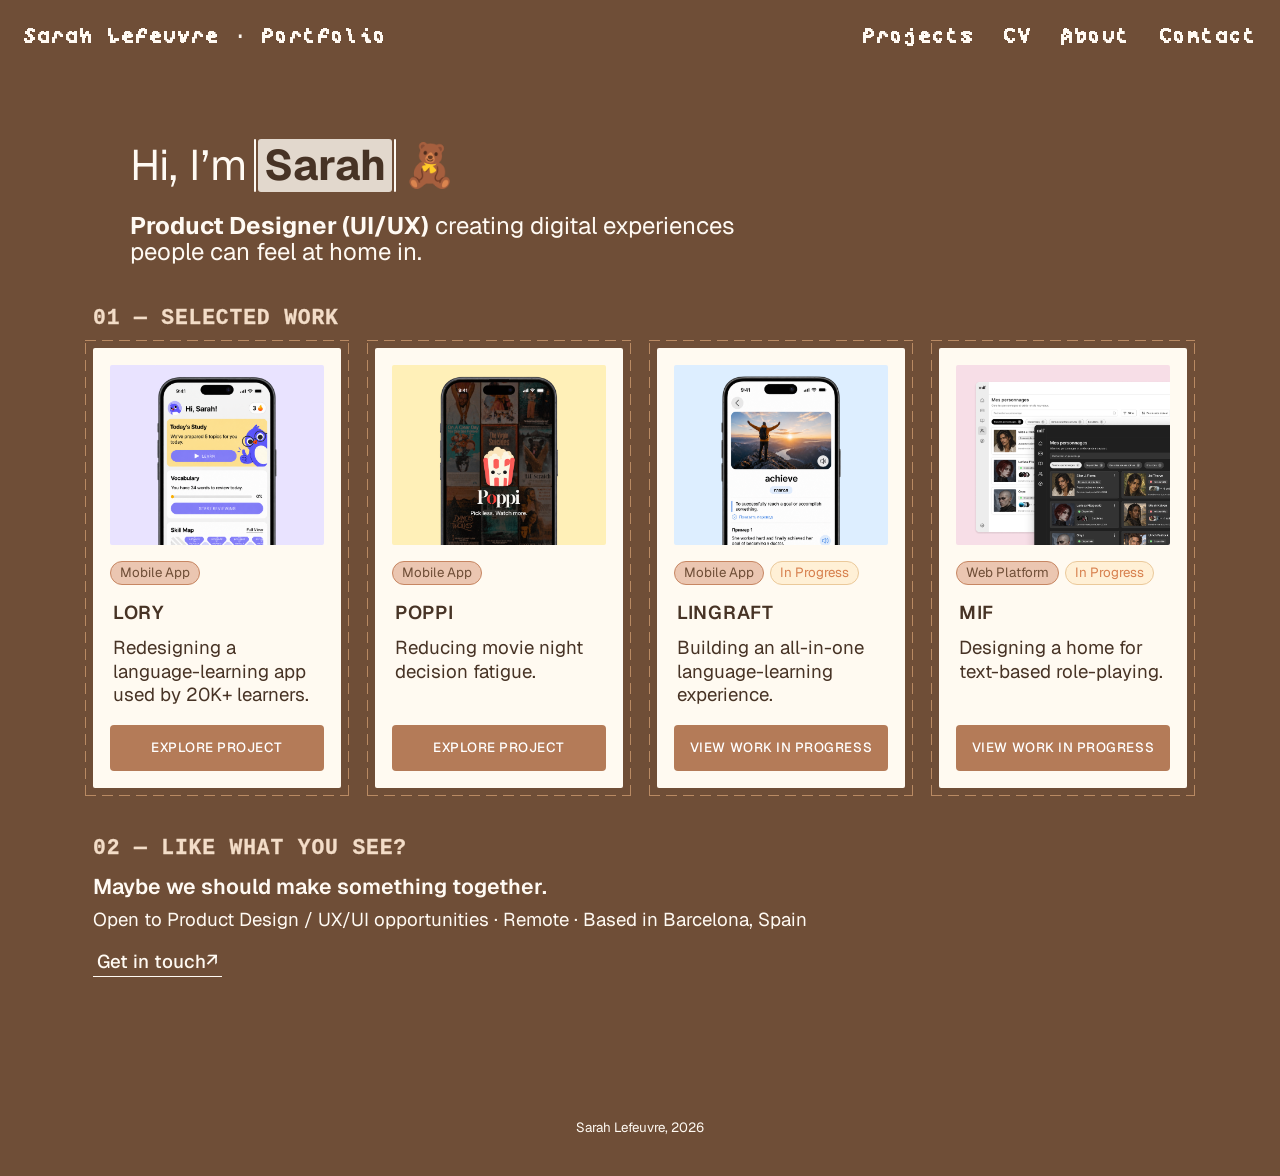
==== commit ef6e3cd6: "Refine portfolio copy and project ratings" ====
--- a/Portfolio/index.html
+++ b/Portfolio/index.html
@@ -27,9 +27,7 @@
         <div class="hero-inner">
           <h1 id="intro-title">Hi, I’m <strong>Sarah</strong> <span class="teddy-wave-emoji" aria-hidden="true">🧸</span></h1>
           <p>
-            Designing digital experiences that feel effortless.
-            <strong>Product Designer (UX/UI)</strong> focused on creating intuitive
-            solutions for real people.
+            <strong>Product Designer (UI/UX)</strong> creating digital experiences people can feel at home in.
           </p>
         </div>
       </section>
@@ -99,7 +97,7 @@
       <p class="selected-work-label next-section-label">02 — Like what you see?</p>
       <div class="home-contact-copy">
         <p>Maybe we should make something together.</p>
-        <p>I'm currently open to Product Design / UX/UI opportunities (remote ; based in Barcelona, Spain).</p>
+        <p>Open to Product Design / UX/UI opportunities · Remote · Based in Barcelona, Spain</p>
         <a class="home-contact-cta" href="contact.html"><span>Get in touch</span> ↗</a>
       </div>
     </main>
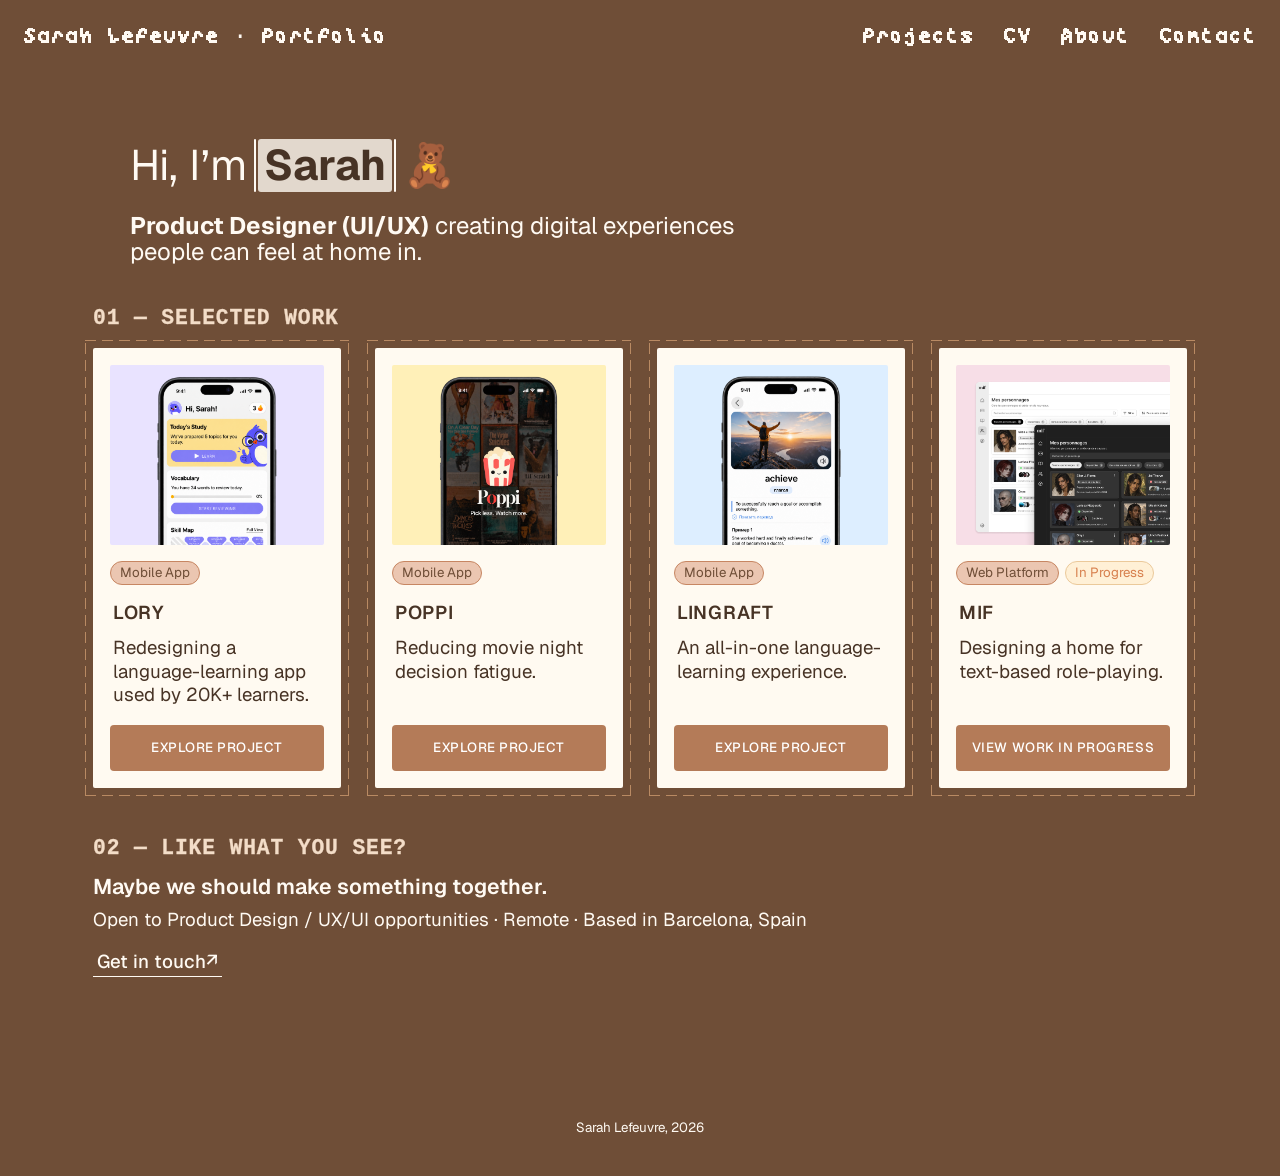
==== commit 5b2fba27: "Finalize Poppi and Lingraft portfolio updates" ====
--- a/Portfolio/index.html
+++ b/Portfolio/index.html
@@ -70,13 +70,12 @@
           </a>
           <div class="card-tags" aria-label="Project categories">
             <span>Mobile App</span>
-            <span class="card-tag-status">In Progress</span>
           </div>
           <a class="card-title-link" href="projects/lingraft.html">
             <h3>Lingraft</h3>
           </a>
-          <p class="card-description">Building an all-in-one language-learning experience.</p>
-          <a class="card-cta" href="projects/lingraft.html">View work in progress</a>
+          <p class="card-description">An all-in-one language-learning experience.</p>
+          <a class="card-cta" href="projects/lingraft.html">Explore project</a>
         </article>
 
         <article class="project-card" id="mif-card">
--- a/Portfolio/styles.css
+++ b/Portfolio/styles.css
@@ -1290,6 +1290,31 @@
   font-size: 14pt;
 }
 
+.case-secondary-heading {
+  margin: 0;
+  color: #FFFAF3;
+  font-size: 14pt;
+  font-weight: 600;
+  line-height: 1.3;
+  text-align: left;
+}
+
+.case-copy .case-secondary-heading + p {
+  margin-top: 24px;
+}
+
+.case-copy .case-after-cards {
+  margin-top: 40px;
+}
+
+.case-copy .case-inline-project-image {
+  width: min(760px, calc(100vw - 64px));
+}
+
+.case-copy .case-after-image {
+  margin-top: 40px;
+}
+
 .case-placeholder-hero {
   margin-top: 31px;
 }
@@ -1357,6 +1382,18 @@
   margin-top: 24px;
 }
 
+.case-copy .case-section-break {
+  margin-top: 40px;
+}
+
+.case-copy .case-question {
+  font-weight: 600;
+}
+
+.case-copy .case-question-intro + .case-question {
+  margin-top: 6px;
+}
+
 .case-copy ul {
   margin: 0;
   padding-left: 0;
@@ -1385,6 +1422,55 @@
 
 .case-copy strong {
   font-weight: 700;
+}
+
+.project-details-table {
+  width: min(650px, 100%);
+  margin-top: 16px;
+  overflow: hidden;
+  border: 1px solid rgba(255, 250, 243, 0.82);
+  border-collapse: separate;
+  border-spacing: 0;
+  border-radius: 3px;
+  table-layout: fixed;
+  background: #6F4E37;
+  color: #FFFAF3;
+}
+
+.case-section.overview-with-details {
+  display: block;
+}
+
+.overview-with-details .case-copy {
+  margin-top: 24px;
+}
+
+.project-details-table th,
+.project-details-table td {
+  border: 0;
+  border-bottom: 1px solid rgba(255, 250, 243, 0.82);
+  text-align: left;
+}
+
+.project-details-table th {
+  border-right: 1px solid rgba(255, 250, 243, 0.82);
+}
+
+.project-details-table tr:last-child th,
+.project-details-table tr:last-child td {
+  border-bottom: 0;
+}
+
+.project-details-table th {
+  width: 120px;
+  padding: 10px 12px;
+  font-size: 12pt;
+  font-weight: 600;
+}
+
+.project-details-table td {
+  height: 44px;
+  padding: 10px 12px;
 }
 
 .lory-page-body .case-page {
@@ -1527,9 +1613,9 @@
   display: block;
   width: auto;
   max-width: none;
-  height: 225px;
+  height: 110%;
   object-fit: contain;
-  transform: translateY(55px);
+  transform: translateY(24%);
 }
 
 .next-project-card-lingraft .next-project-preview {
@@ -1783,6 +1869,70 @@
   line-height: 1.35;
 }
 
+.poppi-solution-grid {
+  display: grid;
+  grid-template-columns: repeat(3, minmax(0, 1fr));
+  gap: 16px;
+  width: min(760px, calc(100vw - 64px));
+  margin-top: 32px;
+}
+
+.poppi-solution-card {
+  position: relative;
+  min-width: 0;
+  min-height: 250px;
+  padding: 18px 16px;
+  border: 1px solid #B98A63;
+  border-radius: 2px;
+  background: #FFFAF1;
+  color: #473325;
+}
+
+.poppi-feature-icon {
+  display: block;
+  width: 36px;
+  height: 36px;
+  fill: none;
+  stroke: #D96F64;
+  stroke-width: 2.5;
+  stroke-linecap: round;
+  stroke-linejoin: round;
+}
+
+.poppi-feature-number {
+  position: absolute;
+  top: 16px;
+  right: 16px;
+  display: inline-flex;
+  align-items: center;
+  justify-content: center;
+  min-width: 32px;
+  height: 24px;
+  padding: 0 7px;
+  margin-top: 0;
+  border-radius: 999px;
+  background: #F3A69B;
+  color: #473325;
+  font-size: 10pt;
+  font-weight: 600;
+  line-height: 1;
+}
+
+.poppi-solution-card h3 {
+  margin: 16px 0 10px;
+  font-size: 13pt;
+  font-weight: 600;
+  line-height: 1.15;
+}
+
+.poppi-solution-card p {
+  margin: 0;
+  color: #473325;
+  font-size: 11pt;
+  font-weight: 400;
+  line-height: 1.35;
+}
+
 .lory-solution-grid {
   display: grid;
   grid-template-columns: repeat(3, minmax(0, 1fr));
@@ -2040,6 +2190,11 @@
 
   .lory-problem-grid {
     grid-template-columns: 1fr;
+  }
+
+  .poppi-solution-grid {
+    grid-template-columns: 1fr;
+    width: 100%;
   }
 
   .lory-problem-card {
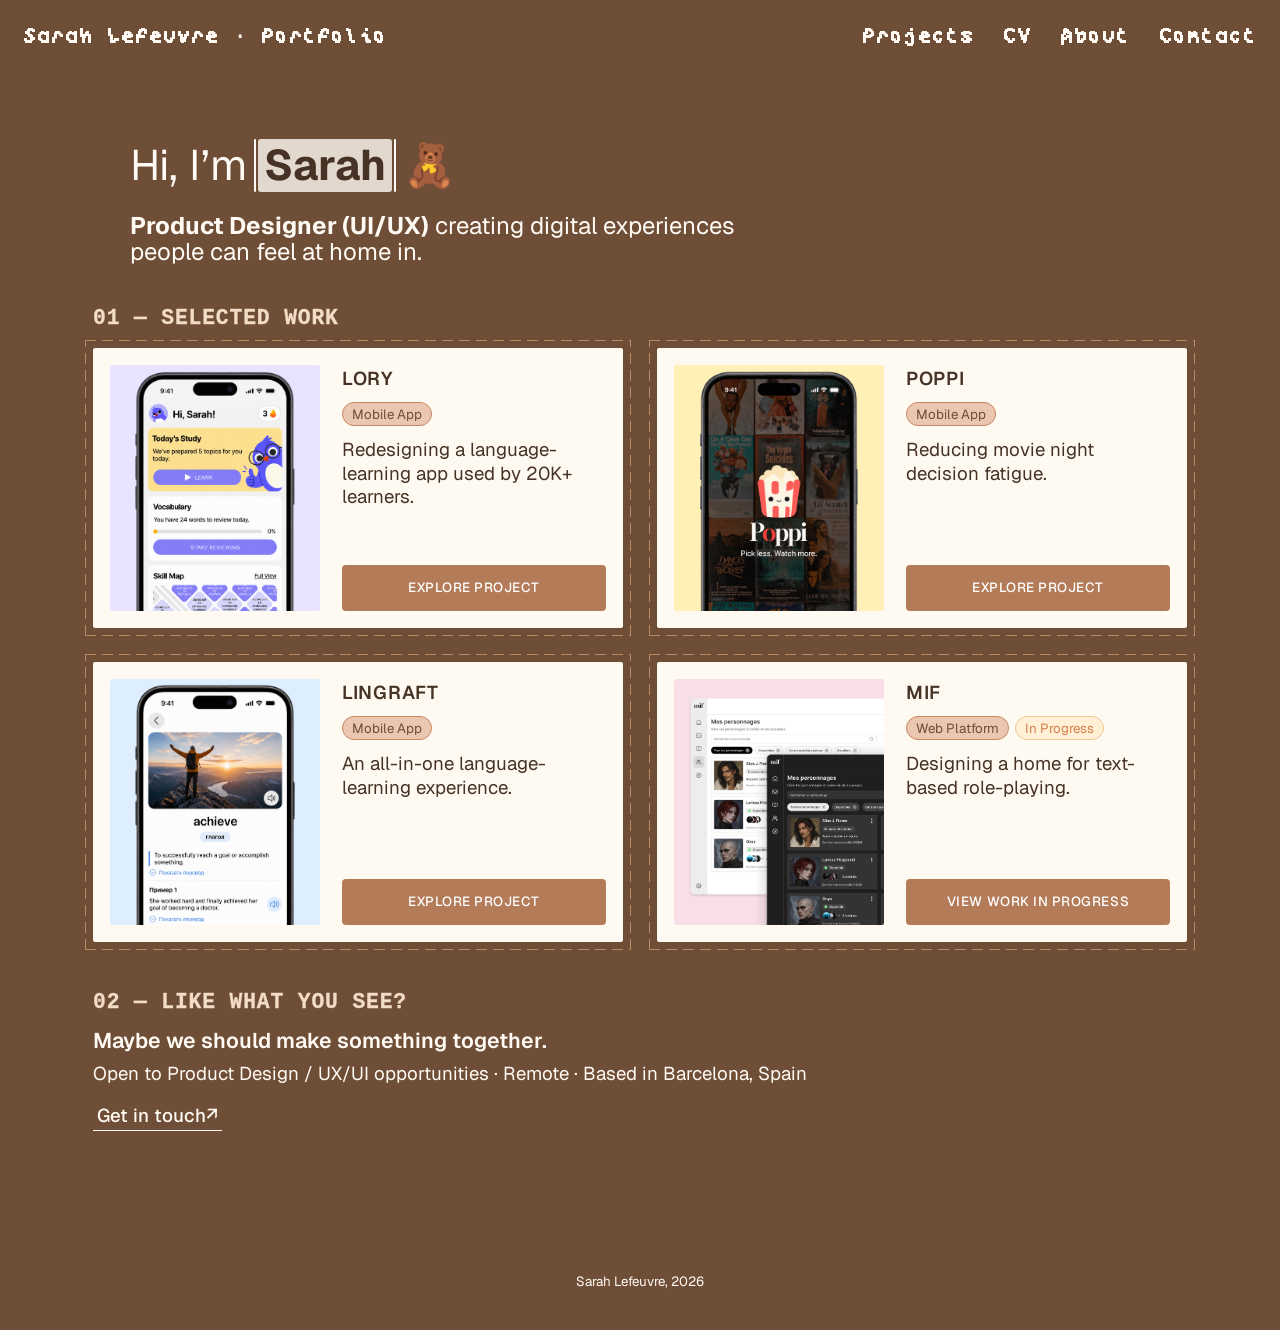
==== commit 2047c52a: "Create responsive two-by-two project grid" ====
--- a/Portfolio/index.html
+++ b/Portfolio/index.html
@@ -6,7 +6,7 @@
     <link rel="icon" type="image/png" href="assets/favicon.png">
     <title>Sarah Lefeuvre | Portfolio</title>
     <link rel="stylesheet" media="screen" href="https://fontlibrary.org//face/pixel-operator" />
-    <link rel="stylesheet" href="styles.css?v=117" />
+    <link rel="stylesheet" href="styles.css?v=118" />
   </head>
   <body class="home-page">
     <header class="site-header" id="top">
@@ -40,12 +40,12 @@
           <a class="card-image-link card-image-link-lory" href="projects/lory.html?v=20260921" aria-label="View the Lory project image">
             <img class="card-preview card-preview-lory" src="assets/lory-phone.png" alt="Lory language-learning app home screen" />
           </a>
+          <a class="card-title-link" href="projects/lory.html?v=20260921">
+            <h3>Lory</h3>
+          </a>
           <div class="card-tags" aria-label="Project categories">
             <span>Mobile App</span>
           </div>
-          <a class="card-title-link" href="projects/lory.html?v=20260921">
-            <h3>Lory</h3>
-          </a>
           <p class="card-description">Redesigning a language-learning app used by 20K+ learners.</p>
           <a class="card-cta" href="projects/lory.html?v=20260921">Explore project</a>
         </article>
@@ -54,12 +54,12 @@
           <a class="card-image-link card-image-link-poppi" href="projects/poppi.html" aria-label="View the Poppi project image">
             <img class="card-preview card-preview-poppi" src="assets/poppi-phone.png" alt="Poppi movie-picking app welcome screen" />
           </a>
+          <a class="card-title-link" href="projects/poppi.html">
+            <h3>Poppi</h3>
+          </a>
           <div class="card-tags" aria-label="Project categories">
             <span>Mobile App</span>
           </div>
-          <a class="card-title-link" href="projects/poppi.html">
-            <h3>Poppi</h3>
-          </a>
           <p class="card-description">Reducing movie night decision fatigue.</p>
           <a class="card-cta" href="projects/poppi.html">Explore project</a>
         </article>
@@ -68,12 +68,12 @@
           <a class="card-image-link card-image-link-lingraft" href="projects/lingraft.html" aria-label="View the Lingraft project image">
             <img class="card-preview card-preview-lingraft" src="assets/lingraft-word-screen.png" alt="Lingraft vocabulary word screen" />
           </a>
+          <a class="card-title-link" href="projects/lingraft.html">
+            <h3>Lingraft</h3>
+          </a>
           <div class="card-tags" aria-label="Project categories">
             <span>Mobile App</span>
           </div>
-          <a class="card-title-link" href="projects/lingraft.html">
-            <h3>Lingraft</h3>
-          </a>
           <p class="card-description">An all-in-one language-learning experience.</p>
           <a class="card-cta" href="projects/lingraft.html">Explore project</a>
         </article>
@@ -82,13 +82,13 @@
           <a class="card-image-link card-image-link-mif" href="projects/mif.html" aria-label="View the mif project image">
             <img class="card-preview card-preview-mif" src="assets/mif-mockup.png" alt="mif character-management platform interface" />
           </a>
+          <a class="card-title-link" href="projects/mif.html">
+            <h3>mif</h3>
+          </a>
           <div class="card-tags" aria-label="Project categories">
             <span>Web Platform</span>
             <span class="card-tag-status">In Progress</span>
           </div>
-          <a class="card-title-link" href="projects/mif.html">
-            <h3>mif</h3>
-          </a>
           <p class="card-description">Designing a home for text-based role-playing.</p>
           <a class="card-cta" href="projects/mif.html">View work in progress</a>
         </article>
--- a/Portfolio/styles.css
+++ b/Portfolio/styles.css
@@ -2321,11 +2321,11 @@
   }
 }
 
-/* Experimental four-card homepage layout. */
+/* Two-by-two homepage project grid. */
 .projects.card-layout {
   width: min(1094px, calc(100% - 64px));
   margin: 0 auto;
-  grid-template-columns: repeat(4, 248px);
+  grid-template-columns: repeat(2, minmax(0, 1fr));
   gap: 34px;
   align-items: stretch;
   transform: none;
@@ -2386,12 +2386,20 @@
 
 .card-layout .project-card,
 .card-layout .project-card:last-of-type {
-  display: flex;
-  flex-direction: column;
-  align-items: stretch;
+  display: grid;
+  grid-template-columns: 210px minmax(0, 1fr);
+  grid-template-rows: auto auto minmax(0, 1fr) 46px;
+  grid-template-areas:
+    "image title"
+    "image tags"
+    "image description"
+    "image cta";
+  column-gap: 22px;
+  row-gap: 12px;
+  align-items: start;
   grid-column: auto;
-  width: min(248px, 100%);
-  height: 440px;
+  width: 100%;
+  height: 280px;
   min-width: 0;
   padding: 16px;
   border: 1px solid transparent;
@@ -2434,10 +2442,15 @@
   display: block;
 }
 
+.card-layout .card-title-link {
+  grid-area: title;
+}
+
 .card-layout .project-card .card-image-link {
   position: relative;
-  flex: 0 0 180px;
-  height: 180px;
+  grid-area: image;
+  width: 100%;
+  height: 100%;
   border-radius: 2px;
   overflow: hidden;
   background: #ffffff;
@@ -2462,7 +2475,7 @@
 .card-layout .project-card .card-preview {
   display: block;
   width: 100%;
-  height: 180px;
+  height: 100%;
   aspect-ratio: auto;
   border-radius: 2px;
   background: #ffffff;
@@ -2476,10 +2489,10 @@
 .card-layout .project-card .card-preview-lingraft {
   position: absolute;
   right: 0;
-  bottom: -90px;
+  bottom: -105px;
   left: 0;
   width: auto;
-  height: 270px;
+  height: 360px;
   max-width: none;
   margin: auto;
   object-fit: contain;
@@ -2499,12 +2512,12 @@
 
 .card-layout .project-card .card-preview-mif {
   position: absolute;
-  top: 16px;
+  top: 18px;
   right: auto;
   bottom: auto;
-  left: 18px;
+  left: 14px;
   width: auto;
-  height: 205px;
+  height: 268px;
   max-width: none;
   background: #F7DEE7;
   object-fit: contain;
@@ -2517,11 +2530,12 @@
 }
 
 .card-tags {
+  grid-area: tags;
   display: flex;
   min-height: 24px;
   flex-wrap: wrap;
   gap: 6px;
-  margin-top: 16px;
+  margin-top: 0;
 }
 
 .card-tags span {
@@ -2545,7 +2559,7 @@
 }
 
 .card-layout .project-card h3 {
-  margin: 16px 3px 12px;
+  margin: 2px 0 0;
   color: #473325;
   font-family: Geist, Arial, Helvetica, sans-serif;
   font-size: 14pt;
@@ -2557,8 +2571,9 @@
 }
 
 .card-layout .project-card .card-description {
-  margin: 0 3px;
-  height: 70px;
+  grid-area: description;
+  margin: 0;
+  height: auto;
   color: #473325;
   font-family: Geist, Arial, Helvetica, sans-serif;
   font-size: 14pt;
@@ -2573,13 +2588,14 @@
 }
 
 .card-layout .project-card .card-cta {
+  grid-area: cta;
   display: inline-flex;
   align-items: center;
   justify-content: center;
   min-height: 46px;
   height: 46px;
   flex: 0 0 46px;
-  margin-top: auto;
+  margin-top: 0;
   padding: 10px 4px;
   border-radius: 4px;
   background: #B47B58;
@@ -2604,35 +2620,77 @@
   .home-page .selected-work-label,
   .home-contact-copy,
   .projects.card-layout {
-    width: min(530px, calc(100% - 48px));
-  }
-
-  .projects.card-layout {
-    grid-template-columns: repeat(2, 248px);
-  }
-}
-
-@media (max-width: 700px) {
+    width: min(900px, calc(100% - 48px));
+  }
+
+  .card-layout .project-card,
+  .card-layout .project-card:last-of-type {
+    grid-template-columns: 170px minmax(0, 1fr);
+  }
+}
+
+@media (max-width: 900px) {
   .home-page .selected-work-label,
   .home-contact-copy,
   .projects.card-layout {
-    width: min(248px, calc(100% - 40px));
+    width: min(650px, calc(100% - 48px));
   }
 
   .projects.card-layout {
-    grid-template-columns: minmax(0, 248px);
+    grid-template-columns: minmax(0, 1fr);
     gap: 34px;
     margin-top: 0;
     margin-bottom: 0;
     transform: none;
   }
 
+  .card-layout .project-card,
+  .card-layout .project-card:last-of-type {
+    grid-template-columns: 220px minmax(0, 1fr);
+  }
+
   .home-page .next-section-label {
     margin-bottom: 12px;
   }
 
   .home-contact-copy {
     margin-bottom: 88px;
+  }
+}
+
+@media (max-width: 560px) {
+  .home-page .selected-work-label,
+  .home-contact-copy,
+  .projects.card-layout {
+    width: min(360px, calc(100% - 40px));
+  }
+
+  .card-layout .project-card,
+  .card-layout .project-card:last-of-type {
+    grid-template-columns: minmax(0, 1fr);
+    grid-template-rows: 220px auto auto auto 46px;
+    grid-template-areas:
+      "image"
+      "title"
+      "tags"
+      "description"
+      "cta";
+    height: auto;
+    min-height: 460px;
+    row-gap: 12px;
+  }
+
+  .card-layout .project-card .card-preview-poppi,
+  .card-layout .project-card .card-preview-lory,
+  .card-layout .project-card .card-preview-lingraft {
+    bottom: -105px;
+    height: 350px;
+  }
+
+  .card-layout .project-card .card-preview-mif {
+    top: 14px;
+    left: 22px;
+    height: 250px;
   }
 }
 
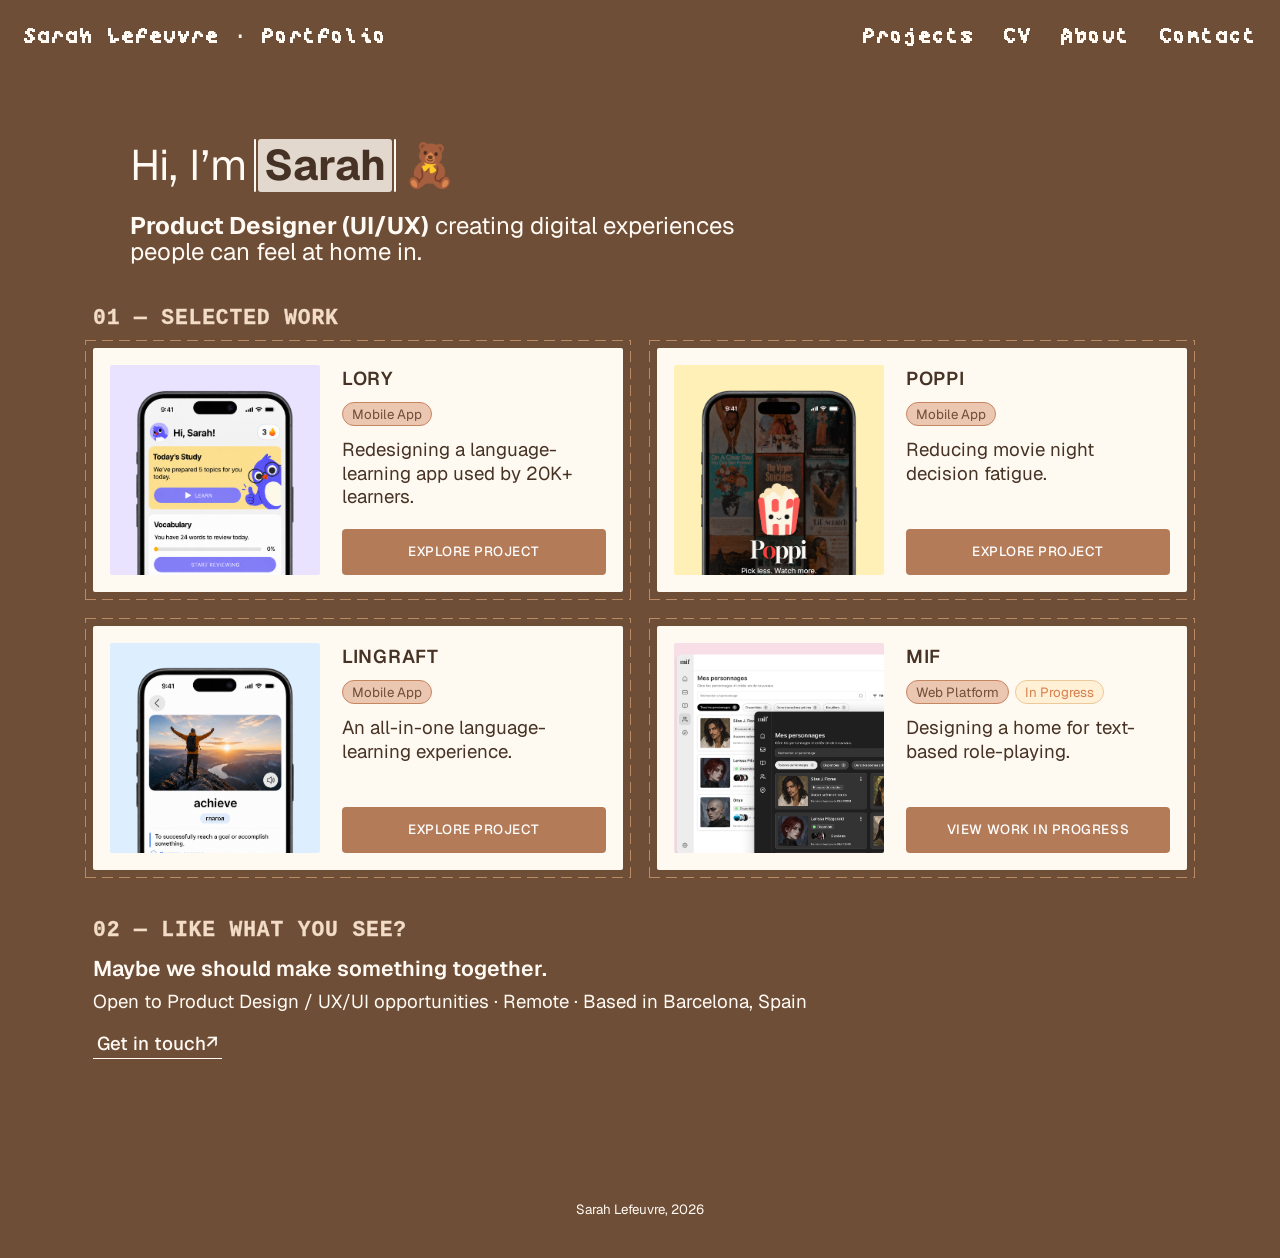
==== commit ac2a9c29: "Refine responsive square project previews" ====
--- a/Portfolio/index.html
+++ b/Portfolio/index.html
@@ -6,7 +6,7 @@
     <link rel="icon" type="image/png" href="assets/favicon.png">
     <title>Sarah Lefeuvre | Portfolio</title>
     <link rel="stylesheet" media="screen" href="https://fontlibrary.org//face/pixel-operator" />
-    <link rel="stylesheet" href="styles.css?v=118" />
+    <link rel="stylesheet" href="styles.css?v=119" />
   </head>
   <body class="home-page">
     <header class="site-header" id="top">
--- a/Portfolio/styles.css
+++ b/Portfolio/styles.css
@@ -2399,7 +2399,8 @@
   align-items: start;
   grid-column: auto;
   width: 100%;
-  height: 280px;
+  height: auto;
+  min-height: 242px;
   min-width: 0;
   padding: 16px;
   border: 1px solid transparent;
@@ -2449,8 +2450,10 @@
 .card-layout .project-card .card-image-link {
   position: relative;
   grid-area: image;
+  align-self: start;
   width: 100%;
-  height: 100%;
+  height: auto;
+  aspect-ratio: 1;
   border-radius: 2px;
   overflow: hidden;
   background: #ffffff;
@@ -2489,10 +2492,10 @@
 .card-layout .project-card .card-preview-lingraft {
   position: absolute;
   right: 0;
-  bottom: -105px;
+  bottom: -75%;
   left: 0;
   width: auto;
-  height: 360px;
+  height: 170%;
   max-width: none;
   margin: auto;
   object-fit: contain;
@@ -2512,13 +2515,14 @@
 
 .card-layout .project-card .card-preview-mif {
   position: absolute;
-  top: 18px;
-  right: auto;
-  bottom: auto;
-  left: 14px;
+  top: auto;
+  right: 0;
+  bottom: -35%;
+  left: 0;
   width: auto;
-  height: 268px;
+  height: 130%;
   max-width: none;
+  margin: auto;
   background: #F7DEE7;
   object-fit: contain;
 }
@@ -2668,7 +2672,7 @@
   .card-layout .project-card,
   .card-layout .project-card:last-of-type {
     grid-template-columns: minmax(0, 1fr);
-    grid-template-rows: 220px auto auto auto 46px;
+    grid-template-rows: auto auto auto auto 46px;
     grid-template-areas:
       "image"
       "title"
@@ -2676,21 +2680,8 @@
       "description"
       "cta";
     height: auto;
-    min-height: 460px;
+    min-height: 0;
     row-gap: 12px;
-  }
-
-  .card-layout .project-card .card-preview-poppi,
-  .card-layout .project-card .card-preview-lory,
-  .card-layout .project-card .card-preview-lingraft {
-    bottom: -105px;
-    height: 350px;
-  }
-
-  .card-layout .project-card .card-preview-mif {
-    top: 14px;
-    left: 22px;
-    height: 250px;
   }
 }
 
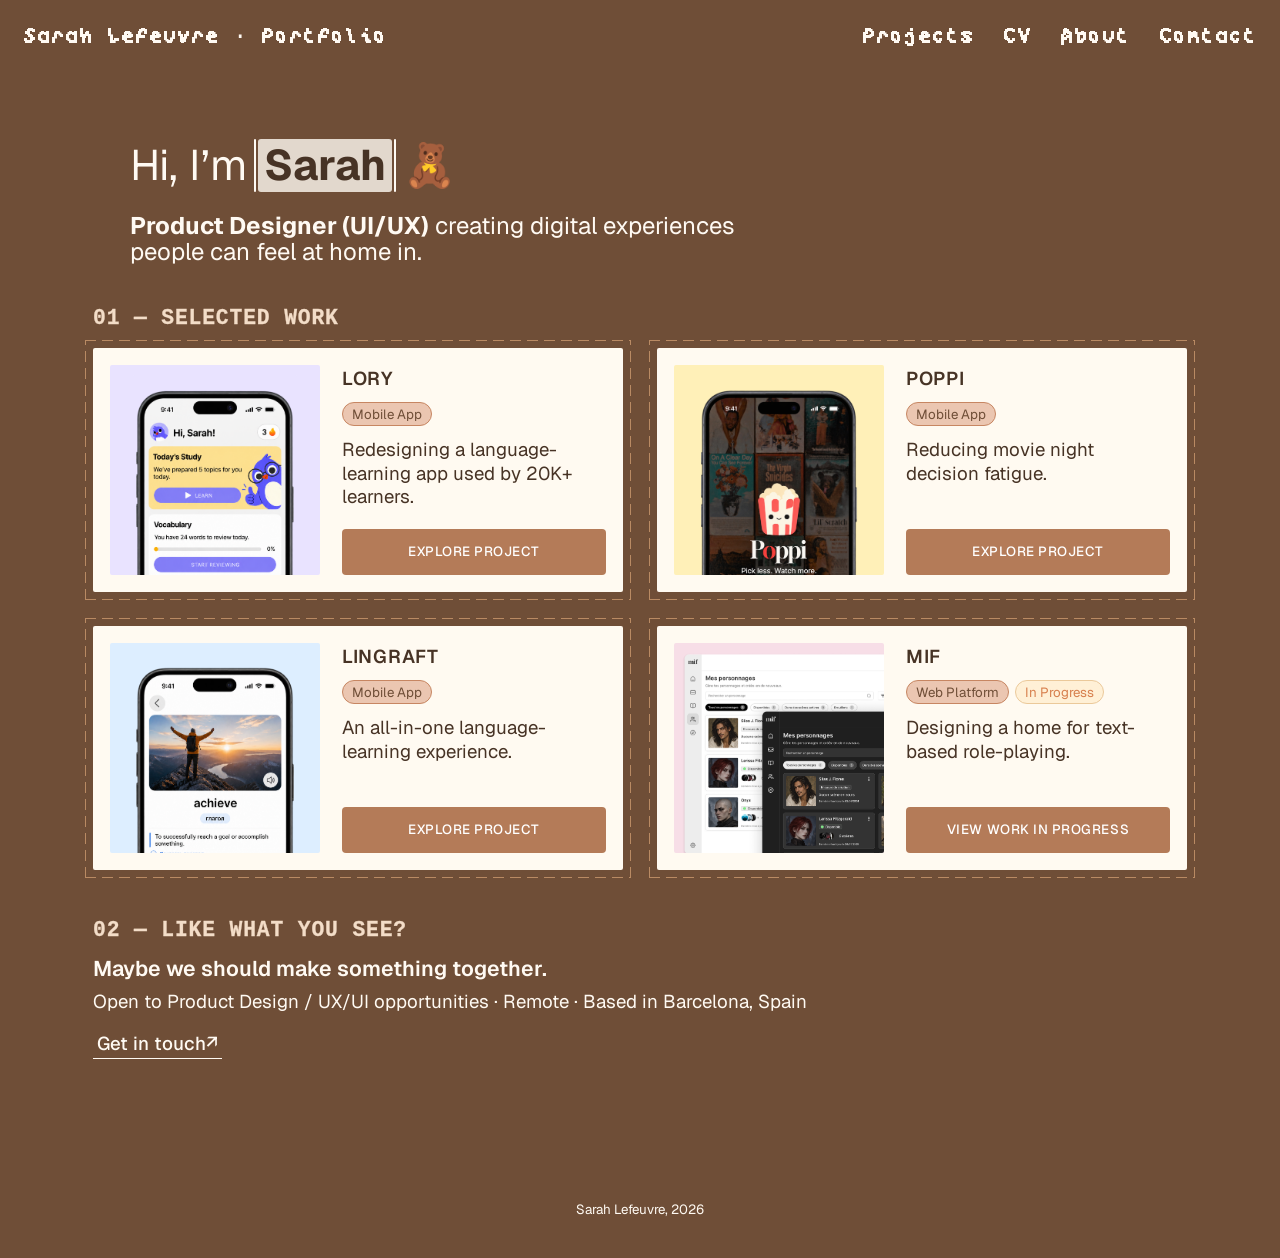
==== commit 8223cf18: "Refine project previews and Poppi UX case study" ====
--- a/Portfolio/index.html
+++ b/Portfolio/index.html
@@ -6,7 +6,7 @@
     <link rel="icon" type="image/png" href="assets/favicon.png">
     <title>Sarah Lefeuvre | Portfolio</title>
     <link rel="stylesheet" media="screen" href="https://fontlibrary.org//face/pixel-operator" />
-    <link rel="stylesheet" href="styles.css?v=119" />
+    <link rel="stylesheet" href="styles.css?v=121" />
   </head>
   <body class="home-page">
     <header class="site-header" id="top">
--- a/Portfolio/styles.css
+++ b/Portfolio/styles.css
@@ -1933,6 +1933,117 @@
   line-height: 1.35;
 }
 
+.case-copy .poppi-ux-decision-heading + p {
+  margin-top: 12px;
+}
+
+.case-copy .poppi-ux-decision-heading {
+  font-size: 13pt;
+  font-weight: 600;
+}
+
+.case-copy .poppi-ux-decision-intro {
+  font-weight: 400;
+}
+
+.poppi-discovery-grid {
+  display: grid;
+  grid-template-columns: repeat(2, minmax(0, 1fr));
+  gap: 16px;
+  width: min(760px, calc(100vw - 64px));
+  margin-top: 32px;
+}
+
+.poppi-discovery-card {
+  min-width: 0;
+  overflow: hidden;
+  border: 1px solid #B98A63;
+  border-radius: 2px;
+  background: #FFFAF1;
+  color: #473325;
+}
+
+.poppi-discovery-visual {
+  position: relative;
+  display: flex;
+  align-items: flex-start;
+  justify-content: center;
+  gap: 18px;
+  width: 100%;
+  aspect-ratio: 1.03;
+  padding: 16px;
+  overflow: hidden;
+  background: #FFF0B1;
+}
+
+.poppi-dashboard-crop {
+  position: relative;
+  display: block;
+  width: 43%;
+  height: 100%;
+  overflow: hidden;
+  border-radius: 8px;
+  background: #1b1715;
+  box-shadow: 0 6px 16px rgba(71, 51, 37, 0.18);
+}
+
+.poppi-dashboard-crop img {
+  position: absolute;
+  left: 0;
+  display: block;
+  width: 100%;
+  height: auto;
+  max-width: none;
+}
+
+.poppi-dashboard-crop-top img {
+  top: 0;
+}
+
+.poppi-dashboard-crop-bottom img {
+  bottom: 0;
+}
+
+.poppi-discovery-visual-chat img {
+  display: block;
+  width: 43%;
+  height: auto;
+  max-width: none;
+  border-radius: 8px;
+  box-shadow: 0 6px 16px rgba(71, 51, 37, 0.18);
+}
+
+.poppi-discovery-card-copy {
+  padding: 18px 18px 20px;
+}
+
+.poppi-discovery-card-copy h4 {
+  display: flex;
+  align-items: center;
+  gap: 10px;
+  margin: 0;
+  font-size: 13pt;
+  font-weight: 600;
+  line-height: 1.2;
+}
+
+.poppi-discovery-card-copy h4 svg {
+  width: 22px;
+  height: 22px;
+  fill: none;
+  stroke: #D96F64;
+  stroke-width: 1.8;
+  stroke-linecap: round;
+  stroke-linejoin: round;
+}
+
+.poppi-discovery-card-copy p {
+  margin: 14px 0 0;
+  color: #473325;
+  font-size: 11pt;
+  line-height: 1.35;
+}
+
 .lory-solution-grid {
   display: grid;
   grid-template-columns: repeat(3, minmax(0, 1fr));
@@ -2193,6 +2304,11 @@
   }
 
   .poppi-solution-grid {
+    grid-template-columns: 1fr;
+    width: 100%;
+  }
+
+  .poppi-discovery-grid {
     grid-template-columns: 1fr;
     width: 100%;
   }
@@ -2516,9 +2632,9 @@
 .card-layout .project-card .card-preview-mif {
   position: absolute;
   top: auto;
-  right: 0;
+  right: -4%;
   bottom: -35%;
-  left: 0;
+  left: 4%;
   width: auto;
   height: 130%;
   max-width: none;
